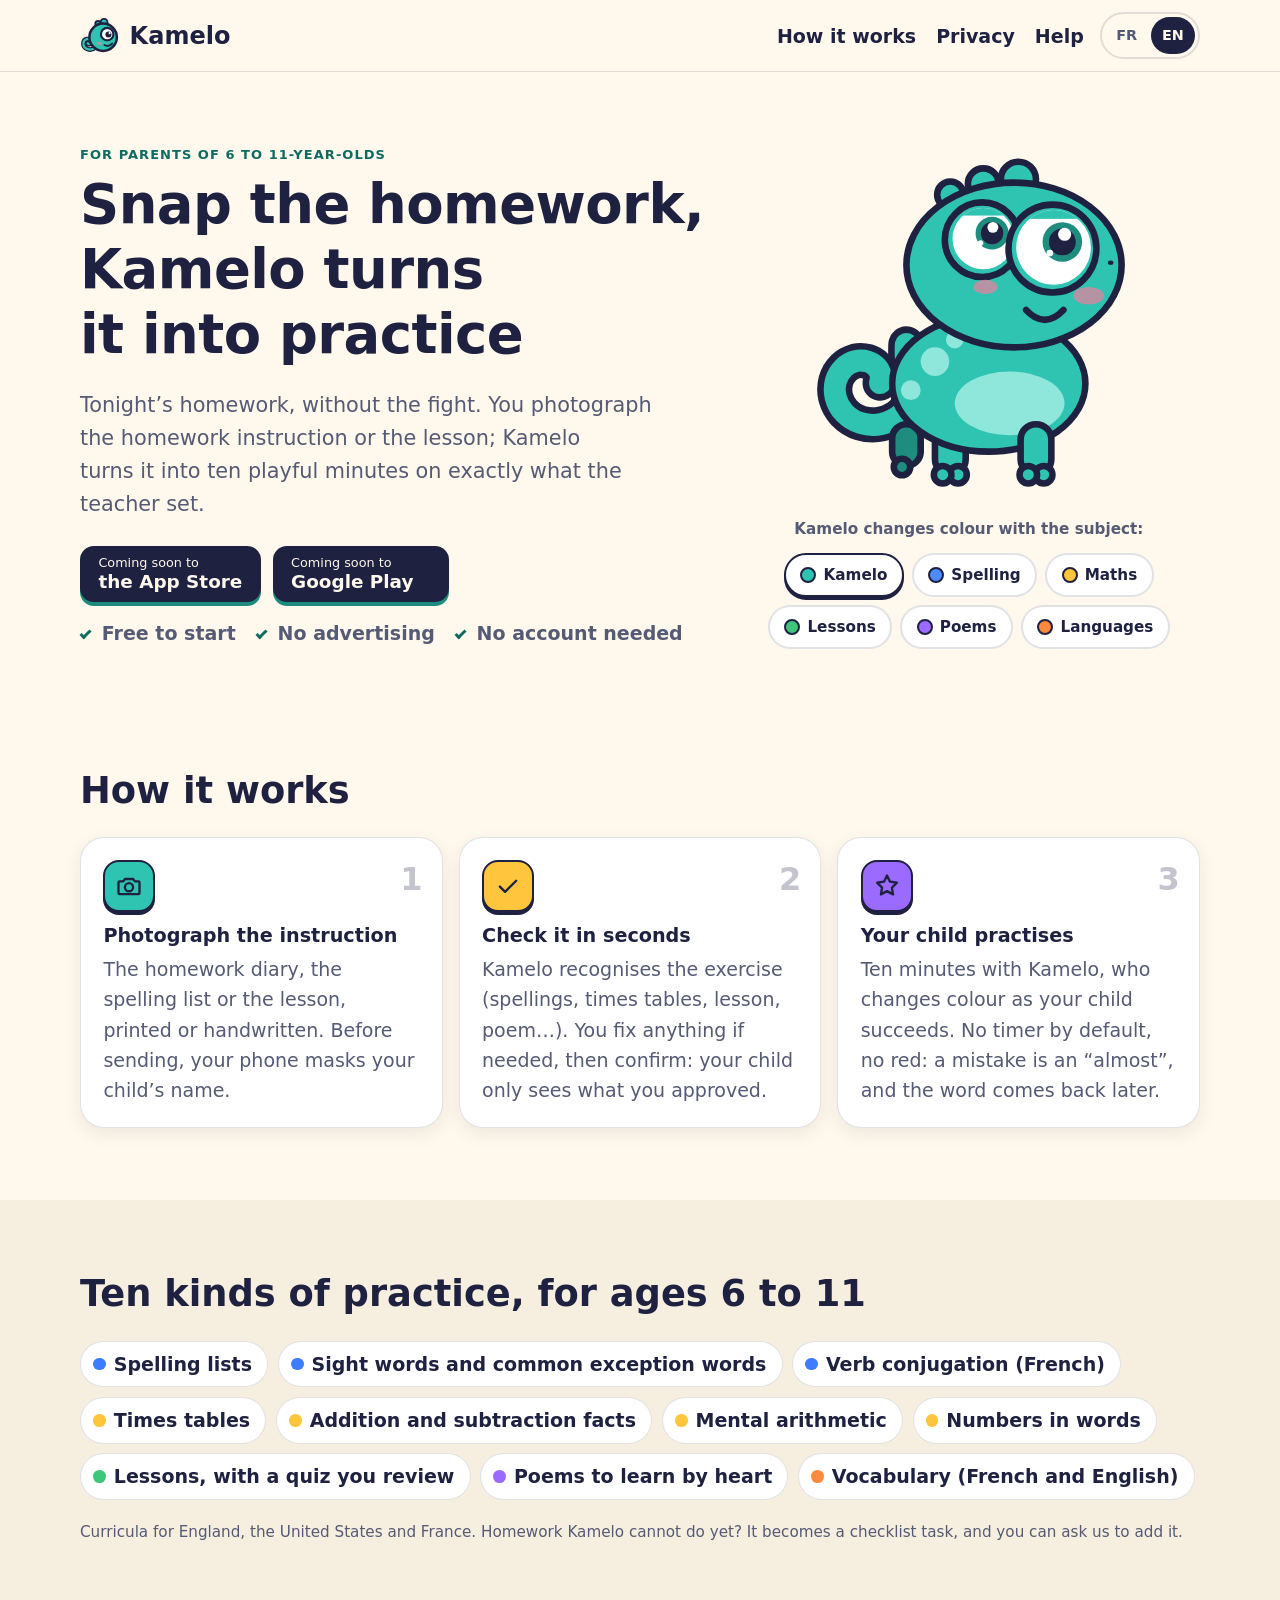
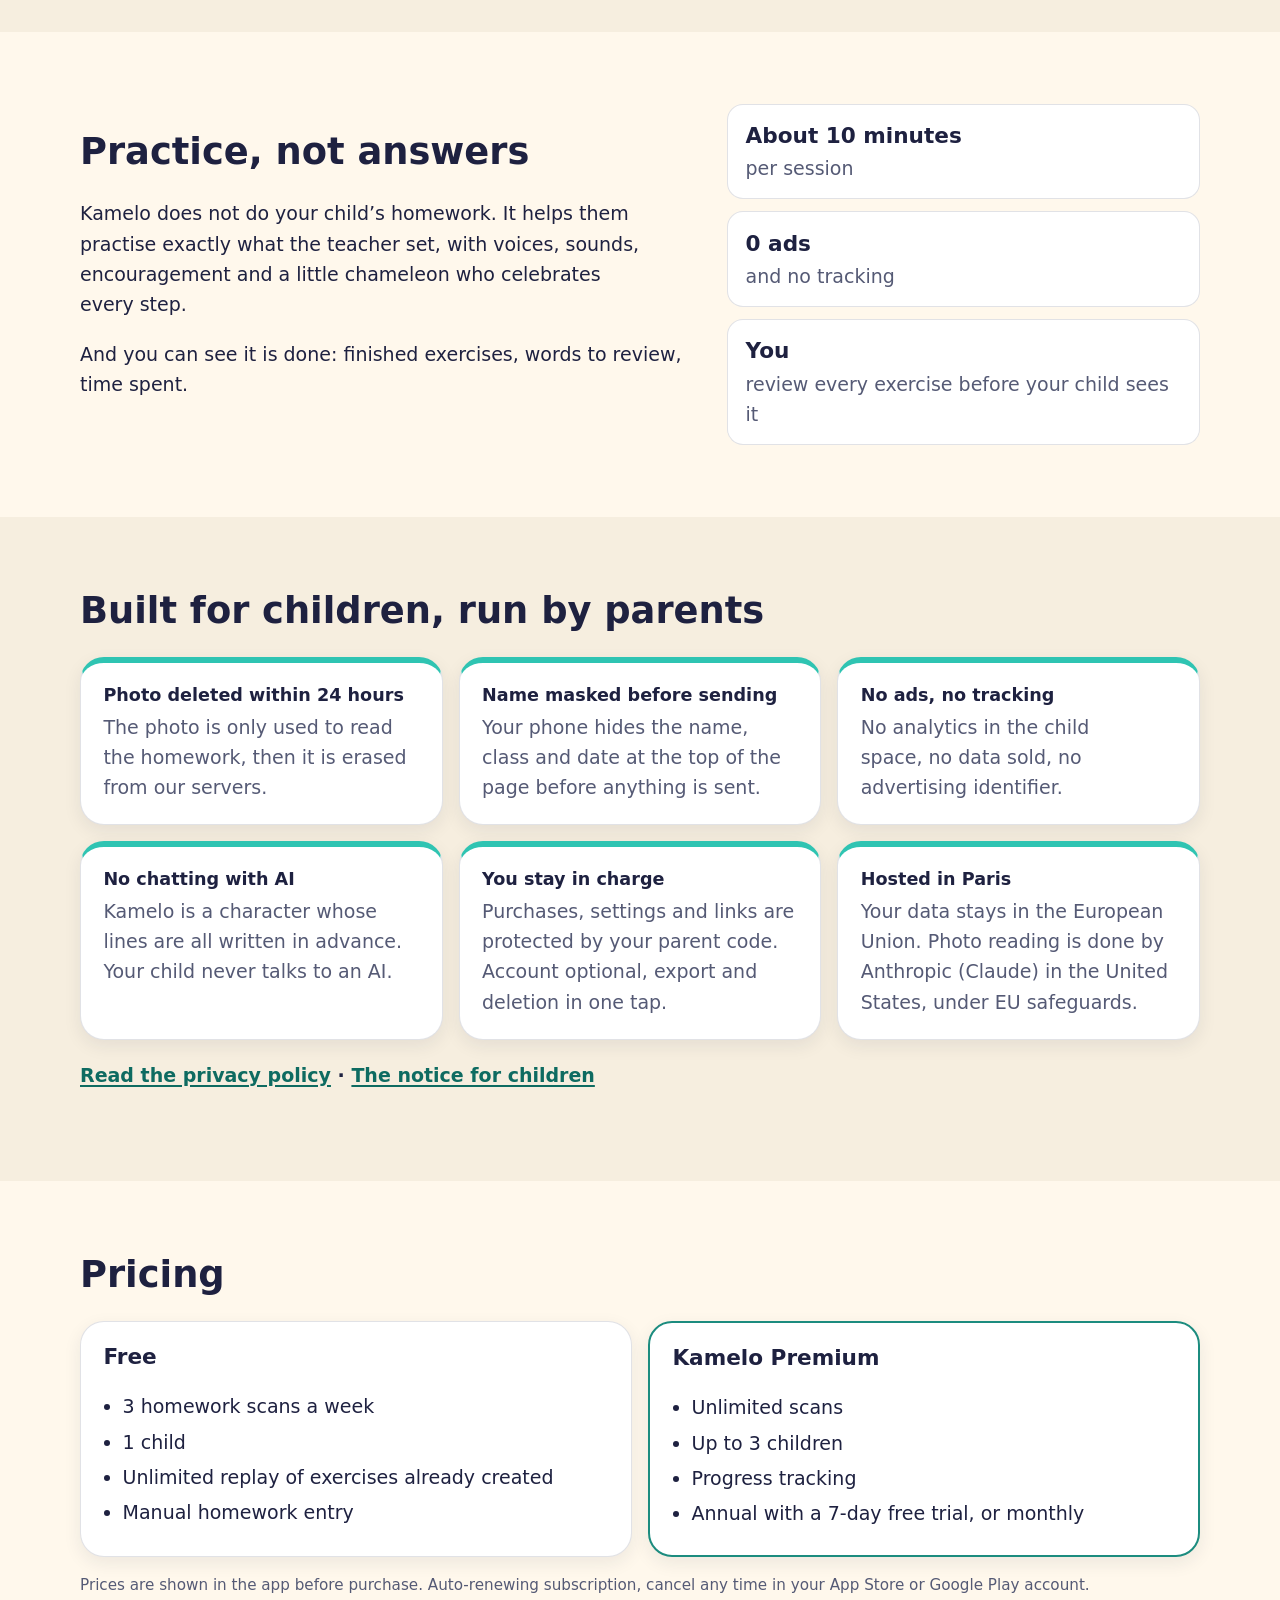
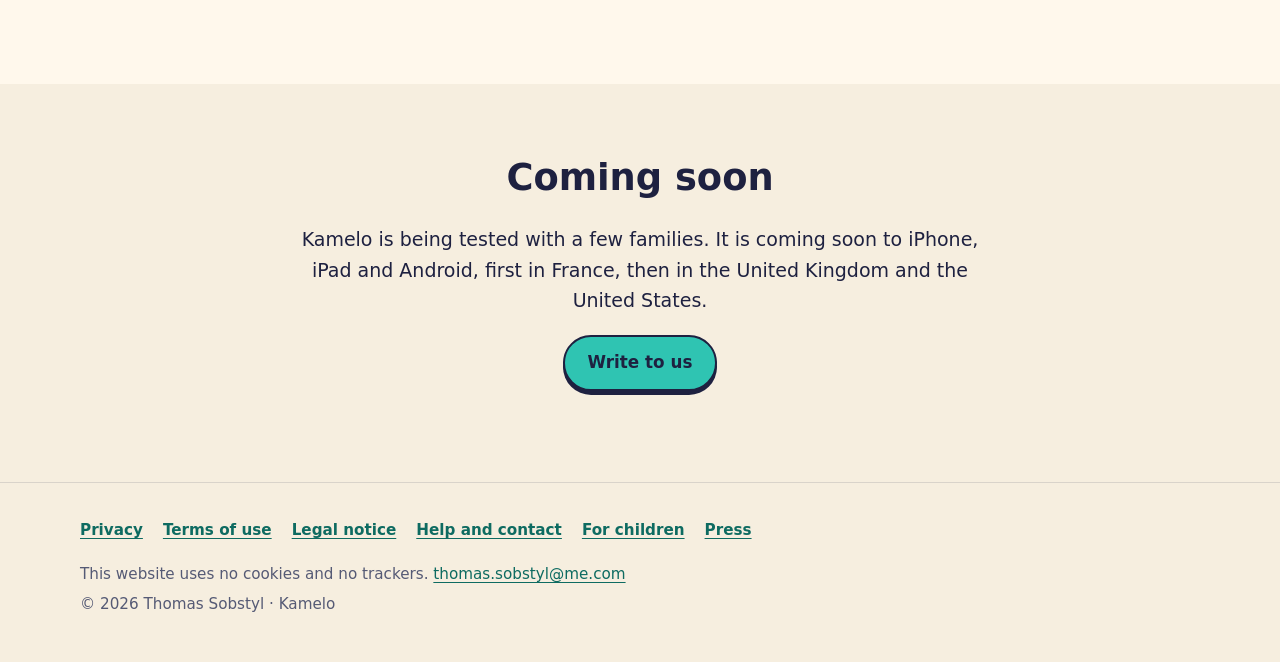
==== index.html @ e74fc349 "Kamelo public site: landing, privacy, terms, support, children, press Co-Authored-By: Claude Opus 5 " ====
<!doctype html>
<html lang="fr" data-title-fr="Kamelo · Photographie les devoirs, Kamelo en fait des exercices" data-title-en="Kamelo · Snap the homework, Kamelo turns it into practice">
<head>
<meta charset="utf-8">
<meta name="viewport" content="width=device-width, initial-scale=1">
<meta http-equiv="Content-Security-Policy" content="default-src 'none'; img-src 'self'; style-src 'self'; script-src 'sha256-I9BgKOawifnJGNiBx4F5HJiavsiwz4P4nHcMTh/zUJw='; base-uri 'none'; form-action 'none'">
<meta name="referrer" content="no-referrer">
<title>Kamelo · Photographie les devoirs, Kamelo en fait des exercices</title>
<meta name="description" content="Kamelo transforme les devoirs du soir des enfants de 6 à 11 ans en dix minutes de jeu, sur exactement ce que l’enseignant a demandé. Sans publicité. Kamelo turns tonight’s homework into ten playful minutes.">
<link rel="canonical" href="https://fox1304.github.io/kamelo-site/">
<meta property="og:url" content="https://fox1304.github.io/kamelo-site/">
<meta property="og:type" content="website">
<meta property="og:site_name" content="Kamelo">
<meta property="og:title" content="Kamelo · Photographie les devoirs, Kamelo en fait des exercices">
<meta property="og:description" content="Kamelo transforme les devoirs du soir des enfants de 6 à 11 ans en dix minutes de jeu, sur exactement ce que l’enseignant a demandé. Sans publicité. Kamelo turns tonight’s homework into ten playful minutes.">
<meta property="og:locale" content="fr_FR">
<meta property="og:locale:alternate" content="en_GB">
<meta name="color-scheme" content="light dark">
<meta name="theme-color" content="#FFF8EC" media="(prefers-color-scheme: light)">
<meta name="theme-color" content="#14161F" media="(prefers-color-scheme: dark)">
<link rel="icon" href="favicon.svg" type="image/svg+xml">
<link rel="stylesheet" href="style.css">
<script>(function () {
  var root = document.documentElement, loc = window.location;
  function langOf(h) {
    h = (h || "").replace(/^#/, "").toLowerCase();
    if (h === "en" || h.slice(0, 3) === "en-") return "en";
    if (h === "fr" || h.slice(0, 3) === "fr-") return "fr";
    return null;
  }
  function browserLang() {
    var list = navigator.languages || [navigator.language || ""];
    for (var i = 0; i < list.length; i++) {
      var l = String(list[i]).toLowerCase().slice(0, 2);
      if (l === "fr" || l === "en") return l;
    }
    return "fr";
  }
  function apply(lang) {
    root.setAttribute("data-show", lang);
    root.setAttribute("lang", lang);
    var t = root.getAttribute("data-title-" + lang);
    if (t) document.title = t;
    var sw = document.querySelectorAll("[data-set-lang]");
    for (var i = 0; i < sw.length; i++) {
      if (sw[i].getAttribute("data-set-lang") === lang) sw[i].setAttribute("aria-current", "true");
      else sw[i].removeAttribute("aria-current");
    }
  }
  var h = loc.hash.slice(1).toLowerCase();
  if ((h === "fr" || h === "en") && window.history.replaceState) window.history.replaceState(null, "", loc.pathname + loc.search);
  apply(langOf(h) || browserLang());
  window.addEventListener("hashchange", function () { var l = langOf(loc.hash); if (l) apply(l); });
  document.addEventListener("DOMContentLoaded", function () {
    apply(root.getAttribute("data-show"));
    var sw = document.querySelectorAll("[data-set-lang]");
    for (var i = 0; i < sw.length; i++) sw[i].addEventListener("click", function (e) {
      e.preventDefault();
      apply(this.getAttribute("data-set-lang"));
    });
    var art = document.querySelector("[data-kamelo]");
    var skins = document.querySelectorAll("[data-skin]");
    for (var j = 0; j < skins.length; j++) skins[j].addEventListener("click", function () {
      if (art) {
        art.style.setProperty("--k-skin", this.getAttribute("data-skin"));
        art.style.setProperty("--k-deep", this.getAttribute("data-deep"));
        art.style.setProperty("--k-light", this.getAttribute("data-light"));
      }
      for (var k = 0; k < skins.length; k++) skins[k].setAttribute("aria-pressed", skins[k] === this ? "true" : "false");
    });
  });
})();</script>
</head>
<body class="page-home">
<a class="skip" href="#main"><span data-lang="fr">Aller au contenu</span><span data-lang="en" lang="en">Skip to content</span></a>
<header class="site-header">
  <div class="wrap header-inner">
    <a class="brand" href="./"><img src="favicon.svg" alt="" width="40" height="40"><span>Kamelo</span></a>
    <nav class="nav" aria-label="Menu">
      <ul>
        <li data-lang="fr"><a href="index.html#fr-comment-ca-marche">Comment ça marche</a></li>
        <li data-lang="fr"><a href="privacy.html#fr">Confidentialité</a></li>
        <li data-lang="fr"><a href="support.html#fr">Aide</a></li>
        <li data-lang="en" lang="en"><a href="index.html#en-how-it-works">How it works</a></li>
        <li data-lang="en" lang="en"><a href="privacy.html#en">Privacy</a></li>
        <li data-lang="en" lang="en"><a href="support.html#en">Help</a></li>
      </ul>
    </nav>
    <div class="lang-switch" role="group" aria-label="Langue / Language">
      <a href="#fr" hreflang="fr" lang="fr" data-set-lang="fr" aria-label="Français">FR</a>
      <a href="#en" hreflang="en" lang="en" data-set-lang="en" aria-label="English">EN</a>
    </div>
  </div>
</header>
<main id="main" tabindex="-1">
<section class="hero">
  <div class="wrap hero-grid">
    <div class="hero-copy">
      <div data-lang="fr">
        <p class="eyebrow">Pour les parents d’enfants de 6 à 11 ans</p>
        <h1>Photographie les devoirs, Kamelo en fait des exercices</h1>
        <p class="lead">Les devoirs du soir, sans dispute. Vous photographiez la consigne du cahier de textes ou la leçon&#8239;; Kamelo la transforme en dix minutes de jeu, sur exactement ce que l’enseignant a demandé.</p>
        <div class="store-row">
          <a class="store" href="#fr-disponibilite"><span class="store-small">Bientôt sur</span> <span class="store-big">l’App Store</span></a>
          <a class="store" href="#fr-disponibilite"><span class="store-small">Bientôt sur</span> <span class="store-big">Google Play</span></a>
        </div>
        <ul class="ticks">
          <li>Gratuit pour commencer</li>
          <li>Sans publicité</li>
          <li>Sans compte obligatoire</li>
        </ul>
      </div>
      <div data-lang="en" lang="en">
        <p class="eyebrow">For parents of 6 to 11-year-olds</p>
        <h1>Snap the homework, Kamelo turns it into practice</h1>
        <p class="lead">Tonight’s homework, without the fight. You photograph the homework instruction or the lesson; Kamelo turns it into ten playful minutes on exactly what the teacher set.</p>
        <div class="store-row">
          <a class="store" href="#en-availability"><span class="store-small">Coming soon to</span> <span class="store-big">the App Store</span></a>
          <a class="store" href="#en-availability"><span class="store-small">Coming soon to</span> <span class="store-big">Google Play</span></a>
        </div>
        <ul class="ticks">
          <li>Free to start</li>
          <li>No advertising</li>
          <li>No account needed</li>
        </ul>
      </div>
    </div>
    <div class="hero-art">
      <svg class="kamelo" data-kamelo viewBox="24 40 306 324" width="300" height="318" aria-hidden="true" focusable="false">
        <g class="k-body">
          <path d="M122 272C121.6 263.8 118.1 227.2 119.4 222.6C120.6 218.1 128.1 237.3 129.4 244.8C130.8 252.3 129.8 260.9 127.5 267.7C125.2 274.5 120.4 281.2 115.4 285.7C110.4 290.2 103.4 293.4 97.3 294.8C91.1 296.2 84 295.7 78.3 294C72.6 292.3 67.1 288.6 63.3 284.6C59.5 280.7 56.8 275.2 55.5 270.3C54.3 265.4 54.6 259.8 55.8 255.3C57.1 250.9 59.9 246.6 62.9 243.6C65.8 240.7 70 238.6 73.6 237.6C77.3 236.7 81.4 237 84.6 237.9C87.8 238.8 90.9 240.9 92.9 243C94.9 245.1 96.1 248.1 96.7 250.5C97.2 252.9 96.1 256.4 96 257.6" fill="none" stroke="#1E2140" stroke-width="32" stroke-linecap="round" stroke-linejoin="round"/>
          <path class="k-skin-stroke" d="M122 272C121.6 263.8 118.1 227.2 119.4 222.6C120.6 218.1 128.1 237.3 129.4 244.8C130.8 252.3 129.8 260.9 127.5 267.7C125.2 274.5 120.4 281.2 115.4 285.7C110.4 290.2 103.4 293.4 97.3 294.8C91.1 296.2 84 295.7 78.3 294C72.6 292.3 67.1 288.6 63.3 284.6C59.5 280.7 56.8 275.2 55.5 270.3C54.3 265.4 54.6 259.8 55.8 255.3C57.1 250.9 59.9 246.6 62.9 243.6C65.8 240.7 70 238.6 73.6 237.6C77.3 236.7 81.4 237 84.6 237.9C87.8 238.8 90.9 240.9 92.9 243C94.9 245.1 96.1 248.1 96.7 250.5C97.2 252.9 96.1 256.4 96 257.6" fill="none" stroke="#2FC4B2" stroke-width="20" stroke-linecap="round" stroke-linejoin="round"/>
          <rect class="k-deep" x="107" y="295" width="26" height="38" rx="13" fill="#1F8C80" stroke="#1E2140" stroke-width="6"/>
          <circle class="k-deep" cx="116" cy="334" r="7.5" fill="#1F8C80" stroke="#1E2140" stroke-width="6"/>
          <rect class="k-skin" x="146" y="295" width="28" height="46" rx="14" fill="#2FC4B2" stroke="#1E2140" stroke-width="6"/>
          <circle class="k-skin" cx="167" cy="341" r="8" fill="#2FC4B2" stroke="#1E2140" stroke-width="6"/>
          <circle class="k-skin" cx="153" cy="341" r="8" fill="#2FC4B2" stroke="#1E2140" stroke-width="6"/>
          <ellipse class="k-skin" cx="195" cy="258" rx="88" ry="62" fill="#2FC4B2" stroke="#1E2140" stroke-width="6"/>
          <ellipse class="k-light" cx="214" cy="276" rx="50" ry="29" fill="#8FE6DA"/>
          <circle class="k-light" cx="164" cy="218" r="8" fill="#8FE6DA"/>
          <circle class="k-light" cx="124" cy="264" r="9" fill="#8FE6DA"/>
          <circle class="k-light" cx="146" cy="238" r="13" fill="#8FE6DA"/>
          <rect class="k-skin" x="224" y="295" width="28" height="46" rx="14" fill="#2FC4B2" stroke="#1E2140" stroke-width="6"/>
          <circle class="k-skin" cx="245" cy="341" r="8" fill="#2FC4B2" stroke="#1E2140" stroke-width="6"/>
          <circle class="k-skin" cx="231" cy="341" r="8" fill="#2FC4B2" stroke="#1E2140" stroke-width="6"/>
        </g>
        <g class="k-head">
          <circle class="k-skin" cx="160" cy="86" r="12" fill="#2FC4B2" stroke="#1E2140" stroke-width="6"/>
          <circle class="k-skin" cx="190" cy="76" r="14" fill="#2FC4B2" stroke="#1E2140" stroke-width="6"/>
          <circle class="k-skin" cx="222" cy="72" r="16" fill="#2FC4B2" stroke="#1E2140" stroke-width="6"/>
          <ellipse class="k-skin" cx="218" cy="150" rx="98" ry="75" fill="#2FC4B2" stroke="#1E2140" stroke-width="6"/>
          <ellipse cx="306" cy="148" rx="2.5" ry="2" fill="#1E2140"/>
          <circle class="k-skin" cx="189" cy="127" r="34" fill="#2FC4B2" stroke="#1E2140" stroke-width="6"/>
          <clipPath id="k-eye-b"><circle cx="190" cy="126" r="28"/></clipPath>
          <circle cx="190" cy="126" r="28" fill="#FFFFFF"/>
          <g clip-path="url(#k-eye-b)">
            <g class="k-gaze"><circle class="k-deep" cx="198" cy="121" r="15" fill="#1F8C80"/><circle cx="198" cy="121" r="10.2" fill="#1E2140"/></g>
            <rect class="k-skin k-lid" x="158" y="96" width="64" height="9" fill="#2FC4B2"/>
          </g>
          <circle cx="198.75" cy="115.75" r="4.95" fill="#FFFFFF"/>
          <circle cx="187.5" cy="130" r="2.55" fill="#FFFFFF"/>
          <ellipse cx="192" cy="170" rx="11" ry="6.5" fill="#FF7A9A" opacity="0.65"/>
          <ellipse cx="286" cy="178" rx="14" ry="8" fill="#FF7A9A" opacity="0.65"/>
          <circle class="k-skin" cx="253" cy="135" r="40" fill="#2FC4B2" stroke="#1E2140" stroke-width="6"/>
          <clipPath id="k-eye-f"><circle cx="254" cy="134" r="34"/></clipPath>
          <circle cx="254" cy="134" r="34" fill="#FFFFFF"/>
          <g clip-path="url(#k-eye-f)">
            <g class="k-gaze"><circle class="k-deep" cx="262" cy="129" r="18" fill="#1F8C80"/><circle cx="262" cy="129" r="12.24" fill="#1E2140"/></g>
            <rect class="k-skin k-lid" x="216" y="98" width="76" height="10" fill="#2FC4B2"/>
          </g>
          <circle cx="264.1" cy="122.1" r="5.94" fill="#FFFFFF"/>
          <circle cx="250.6" cy="139.2" r="3.06" fill="#FFFFFF"/>
          <path d="M229 191Q246 209 263 191" fill="none" stroke="#1E2140" stroke-width="6" stroke-linecap="round"/>
        </g>
      </svg>
      <div class="skins" role="group" aria-labelledby="skins-label">
        <p id="skins-label" class="skins-label"><span data-lang="fr">Kamelo change de couleur selon la matière&#8239;:</span><span data-lang="en" lang="en">Kamelo changes colour with the subject:</span></p>
        <button type="button" class="skin skin-kamelo" data-skin="#2FC4B2" data-deep="#1F8C80" data-light="#8FE6DA" aria-pressed="true"><span class="dot" aria-hidden="true"></span>Kamelo</button>
        <button type="button" class="skin skin-french" data-skin="#4F8BFF" data-deep="#2A5BC4" data-light="#B9D0FF" aria-pressed="false"><span class="dot" aria-hidden="true"></span><span data-lang="fr">Français</span><span data-lang="en" lang="en">Spelling</span></button>
        <button type="button" class="skin skin-maths" data-skin="#FFC53D" data-deep="#C8900E" data-light="#FFE7A6" aria-pressed="false"><span class="dot" aria-hidden="true"></span><span data-lang="fr">Maths</span><span data-lang="en" lang="en">Maths</span></button>
        <button type="button" class="skin skin-lesson" data-skin="#3EC77A" data-deep="#238A50" data-light="#A9EBC6" aria-pressed="false"><span class="dot" aria-hidden="true"></span><span data-lang="fr">Leçons</span><span data-lang="en" lang="en">Lessons</span></button>
        <button type="button" class="skin skin-poetry" data-skin="#9B6BFF" data-deep="#6B44C9" data-light="#D3C1FF" aria-pressed="false"><span class="dot" aria-hidden="true"></span><span data-lang="fr">Poésie</span><span data-lang="en" lang="en">Poems</span></button>
        <button type="button" class="skin skin-language" data-skin="#FF8A3D" data-deep="#C45A14" data-light="#FFC8A1" aria-pressed="false"><span class="dot" aria-hidden="true"></span><span data-lang="fr">Langues</span><span data-lang="en" lang="en">Languages</span></button>
      </div>
    </div>
  </div>
</section>

<div data-lang="fr" lang="fr" id="fr">
  <section class="band" aria-labelledby="fr-comment-ca-marche">
    <div class="wrap">
      <h2 id="fr-comment-ca-marche" class="section-title">Comment ça marche&#8239;?</h2>
      <ol class="steps">
        <li class="card step">
          <span class="step-icon" aria-hidden="true"><svg viewBox="0 0 24 24" width="28" height="28" fill="none" stroke="currentColor" stroke-width="2" stroke-linecap="round" stroke-linejoin="round"><path d="M4 8h3l1.5-2h7L17 8h3a1 1 0 0 1 1 1v9a1 1 0 0 1-1 1H4a1 1 0 0 1-1-1V9a1 1 0 0 1 1-1z"/><circle cx="12" cy="13" r="3.5"/></svg></span>
          <h3>Photographiez la consigne</h3>
          <p>Le cahier de textes, la liste de mots ou la leçon, imprimés ou manuscrits. Avant l’envoi, votre téléphone masque le nom de votre enfant.</p>
        </li>
        <li class="card step">
          <span class="step-icon" aria-hidden="true"><svg viewBox="0 0 24 24" width="28" height="28" fill="none" stroke="currentColor" stroke-width="2" stroke-linecap="round" stroke-linejoin="round"><path d="M5 12.5l4.5 4.5L19 7.5"/></svg></span>
          <h3>Vérifiez en quelques secondes</h3>
          <p>Kamelo reconnaît l’exercice (dictée, tables, leçon, poésie…). Vous corrigez si besoin, puis vous confirmez&#8239;: votre enfant ne voit que ce que vous avez validé.</p>
        </li>
        <li class="card step">
          <span class="step-icon" aria-hidden="true"><svg viewBox="0 0 24 24" width="28" height="28" fill="none" stroke="currentColor" stroke-width="2" stroke-linecap="round" stroke-linejoin="round"><path d="M12 3l2.6 5.3 5.9.9-4.3 4.2 1 5.8L12 16.4 6.8 19.2l1-5.8L3.5 9.2l5.9-.9z"/></svg></span>
          <h3>Votre enfant s’entraîne</h3>
          <p>Dix minutes avec Kamelo, qui change de couleur au fil des réussites. Pas de chrono par défaut, pas de rouge&#8239;: une erreur, c’est un «&nbsp;presque&nbsp;», et le mot revient plus tard.</p>
        </li>
      </ol>
    </div>
  </section>

  <section class="band band-alt" aria-labelledby="fr-exercices">
    <div class="wrap">
      <h2 id="fr-exercices" class="section-title">Dix types d’exercices, du CP au CM2</h2>
      <ul class="types">
        <li class="t-french">Dictée et listes de mots</li>
        <li class="t-french">Mots invariables</li>
        <li class="t-french">Conjugaison</li>
        <li class="t-maths">Tables de multiplication</li>
        <li class="t-maths">Additions et soustractions</li>
        <li class="t-maths">Calcul mental</li>
        <li class="t-maths">Nombres en lettres</li>
        <li class="t-lesson">Leçons, avec un quiz relu par vous</li>
        <li class="t-poetry">Poésie à apprendre</li>
        <li class="t-language">Vocabulaire d’anglais</li>
      </ul>
      <p class="note">Programmes de France, d’Angleterre et des États-Unis. Un devoir que Kamelo ne sait pas encore faire&#8239;? Il devient une tâche à cocher, et vous pouvez nous demander de l’ajouter.</p>
    </div>
  </section>

  <section class="band" aria-labelledby="fr-entrainement">
    <div class="wrap split">
      <div>
        <h2 id="fr-entrainement" class="section-title">L’entraînement, pas les réponses</h2>
        <p>Kamelo ne fait pas les devoirs à la place de votre enfant. Il l’aide à s’entraîner sur ce que l’enseignant a demandé, avec des voix, des sons, des encouragements et un petit caméléon qui se réjouit de chaque progrès.</p>
        <p>Et vous, vous voyez que c’est fait&#8239;: les exercices terminés, les mots à revoir, le temps passé.</p>
      </div>
      <ul class="facts">
        <li><strong>10 minutes</strong> environ par séance</li>
        <li><strong>0 publicité</strong> et aucun traceur</li>
        <li><strong>Vous</strong> relisez chaque exercice avant votre enfant</li>
      </ul>
    </div>
  </section>

  <section class="band band-alt" aria-labelledby="fr-vie-privee">
    <div class="wrap">
      <h2 id="fr-vie-privee" class="section-title">Pensé pour les enfants, piloté par les parents</h2>
      <ul class="promises">
        <li class="card"><h3>Photo supprimée sous 24&nbsp;heures</h3><p>La photo sert uniquement à lire le devoir, puis elle est effacée de nos serveurs.</p></li>
        <li class="card"><h3>Nom masqué avant l’envoi</h3><p>Votre téléphone cache le nom, la classe et la date en haut de la feuille avant tout envoi.</p></li>
        <li class="card"><h3>Ni publicité, ni traceur</h3><p>Aucun outil d’analyse dans l’espace enfant, aucune donnée revendue, aucun identifiant publicitaire.</p></li>
        <li class="card"><h3>Pas de discussion avec l’IA</h3><p>Kamelo est un personnage dont toutes les phrases sont écrites à l’avance. Votre enfant ne parle jamais à une IA.</p></li>
        <li class="card"><h3>Vous gardez la main</h3><p>Achats, réglages et liens sont protégés par votre code parent. Compte facultatif, export et suppression en un geste.</p></li>
        <li class="card"><h3>Hébergé à Paris</h3><p>Vos données restent dans l’Union européenne. La lecture des photos est confiée à Anthropic (Claude), aux États-Unis, avec les garanties européennes.</p></li>
      </ul>
      <p class="more"><a href="privacy.html#fr">Lire la politique de confidentialité</a> · <a href="children.html#fr">La notice pour les enfants</a></p>
    </div>
  </section>

  <section class="band" aria-labelledby="fr-tarifs">
    <div class="wrap">
      <h2 id="fr-tarifs" class="section-title">Tarifs</h2>
      <div class="plans">
        <div class="card plan">
          <h3>Gratuit</h3>
          <ul>
            <li>3 scans de devoirs par semaine</li>
            <li>1 enfant</li>
            <li>Exercices déjà créés illimités</li>
            <li>Saisie manuelle des devoirs</li>
          </ul>
        </div>
        <div class="card plan plan-premium">
          <h3>Kamelo Premium</h3>
          <ul>
            <li>Scans illimités</li>
            <li>Jusqu’à 3 enfants</li>
            <li>Suivi des progrès</li>
            <li>Annuel avec 7 jours d’essai gratuit, ou mensuel</li>
          </ul>
        </div>
      </div>
      <p class="note">Prix affichés dans l’application avant l’achat. Abonnement à renouvellement automatique, résiliable à tout moment depuis votre compte App Store ou Google Play.</p>
    </div>
  </section>

  <section class="band band-alt" aria-labelledby="fr-disponibilite">
    <div class="wrap narrow center">
      <h2 id="fr-disponibilite" class="section-title">Bientôt disponible</h2>
      <p>Kamelo est en test auprès de quelques familles. Il arrive bientôt sur iPhone, iPad et Android, d’abord en France, puis au Royaume-Uni et aux États-Unis.</p>
      <p><a class="btn" href="mailto:thomas.sobstyl@me.com">Nous écrire</a></p>
    </div>
  </section>
</div>

<div data-lang="en" lang="en" id="en">
  <section class="band" aria-labelledby="en-how-it-works">
    <div class="wrap">
      <h2 id="en-how-it-works" class="section-title">How it works</h2>
      <ol class="steps">
        <li class="card step">
          <span class="step-icon" aria-hidden="true"><svg viewBox="0 0 24 24" width="28" height="28" fill="none" stroke="currentColor" stroke-width="2" stroke-linecap="round" stroke-linejoin="round"><path d="M4 8h3l1.5-2h7L17 8h3a1 1 0 0 1 1 1v9a1 1 0 0 1-1 1H4a1 1 0 0 1-1-1V9a1 1 0 0 1 1-1z"/><circle cx="12" cy="13" r="3.5"/></svg></span>
          <h3>Photograph the instruction</h3>
          <p>The homework diary, the spelling list or the lesson, printed or handwritten. Before sending, your phone masks your child’s name.</p>
        </li>
        <li class="card step">
          <span class="step-icon" aria-hidden="true"><svg viewBox="0 0 24 24" width="28" height="28" fill="none" stroke="currentColor" stroke-width="2" stroke-linecap="round" stroke-linejoin="round"><path d="M5 12.5l4.5 4.5L19 7.5"/></svg></span>
          <h3>Check it in seconds</h3>
          <p>Kamelo recognises the exercise (spellings, times tables, lesson, poem…). You fix anything if needed, then confirm: your child only sees what you approved.</p>
        </li>
        <li class="card step">
          <span class="step-icon" aria-hidden="true"><svg viewBox="0 0 24 24" width="28" height="28" fill="none" stroke="currentColor" stroke-width="2" stroke-linecap="round" stroke-linejoin="round"><path d="M12 3l2.6 5.3 5.9.9-4.3 4.2 1 5.8L12 16.4 6.8 19.2l1-5.8L3.5 9.2l5.9-.9z"/></svg></span>
          <h3>Your child practises</h3>
          <p>Ten minutes with Kamelo, who changes colour as your child succeeds. No timer by default, no red: a mistake is an “almost”, and the word comes back later.</p>
        </li>
      </ol>
    </div>
  </section>

  <section class="band band-alt" aria-labelledby="en-exercises">
    <div class="wrap">
      <h2 id="en-exercises" class="section-title">Ten kinds of practice, for ages 6 to 11</h2>
      <ul class="types">
        <li class="t-french">Spelling lists</li>
        <li class="t-french">Sight words and common exception words</li>
        <li class="t-french">Verb conjugation (French)</li>
        <li class="t-maths">Times tables</li>
        <li class="t-maths">Addition and subtraction facts</li>
        <li class="t-maths">Mental arithmetic</li>
        <li class="t-maths">Numbers in words</li>
        <li class="t-lesson">Lessons, with a quiz you review</li>
        <li class="t-poetry">Poems to learn by heart</li>
        <li class="t-language">Vocabulary (French and English)</li>
      </ul>
      <p class="note">Curricula for England, the United States and France. Homework Kamelo cannot do yet? It becomes a checklist task, and you can ask us to add it.</p>
    </div>
  </section>

  <section class="band" aria-labelledby="en-practice">
    <div class="wrap split">
      <div>
        <h2 id="en-practice" class="section-title">Practice, not answers</h2>
        <p>Kamelo does not do your child’s homework. It helps them practise exactly what the teacher set, with voices, sounds, encouragement and a little chameleon who celebrates every step.</p>
        <p>And you can see it is done: finished exercises, words to review, time spent.</p>
      </div>
      <ul class="facts">
        <li><strong>About 10 minutes</strong> per session</li>
        <li><strong>0 ads</strong> and no tracking</li>
        <li><strong>You</strong> review every exercise before your child sees it</li>
      </ul>
    </div>
  </section>

  <section class="band band-alt" aria-labelledby="en-privacy">
    <div class="wrap">
      <h2 id="en-privacy" class="section-title">Built for children, run by parents</h2>
      <ul class="promises">
        <li class="card"><h3>Photo deleted within 24 hours</h3><p>The photo is only used to read the homework, then it is erased from our servers.</p></li>
        <li class="card"><h3>Name masked before sending</h3><p>Your phone hides the name, class and date at the top of the page before anything is sent.</p></li>
        <li class="card"><h3>No ads, no tracking</h3><p>No analytics in the child space, no data sold, no advertising identifier.</p></li>
        <li class="card"><h3>No chatting with AI</h3><p>Kamelo is a character whose lines are all written in advance. Your child never talks to an AI.</p></li>
        <li class="card"><h3>You stay in charge</h3><p>Purchases, settings and links are protected by your parent code. Account optional, export and deletion in one tap.</p></li>
        <li class="card"><h3>Hosted in Paris</h3><p>Your data stays in the European Union. Photo reading is done by Anthropic (Claude) in the United States, under EU safeguards.</p></li>
      </ul>
      <p class="more"><a href="privacy.html#en">Read the privacy policy</a> · <a href="children.html#en">The notice for children</a></p>
    </div>
  </section>

  <section class="band" aria-labelledby="en-pricing">
    <div class="wrap">
      <h2 id="en-pricing" class="section-title">Pricing</h2>
      <div class="plans">
        <div class="card plan">
          <h3>Free</h3>
          <ul>
            <li>3 homework scans a week</li>
            <li>1 child</li>
            <li>Unlimited replay of exercises already created</li>
            <li>Manual homework entry</li>
          </ul>
        </div>
        <div class="card plan plan-premium">
          <h3>Kamelo Premium</h3>
          <ul>
            <li>Unlimited scans</li>
            <li>Up to 3 children</li>
            <li>Progress tracking</li>
            <li>Annual with a 7-day free trial, or monthly</li>
          </ul>
        </div>
      </div>
      <p class="note">Prices are shown in the app before purchase. Auto-renewing subscription, cancel any time in your App Store or Google Play account.</p>
    </div>
  </section>

  <section class="band band-alt" aria-labelledby="en-availability">
    <div class="wrap narrow center">
      <h2 id="en-availability" class="section-title">Coming soon</h2>
      <p>Kamelo is being tested with a few families. It is coming soon to iPhone, iPad and Android, first in France, then in the United Kingdom and the United States.</p>
      <p><a class="btn" href="mailto:thomas.sobstyl@me.com">Write to us</a></p>
    </div>
  </section>
</div>
</main>
<footer class="site-footer">
  <div class="wrap">
    <div class="footer-block" data-lang="fr">
      <nav aria-label="Liens utiles">
        <ul class="footer-links">
          <li><a href="privacy.html#fr">Confidentialité</a></li>
          <li><a href="terms.html#fr">Conditions d’utilisation</a></li>
          <li><a href="terms.html#fr-mentions-legales">Mentions légales</a></li>
          <li><a href="support.html#fr">Aide et contact</a></li>
          <li><a href="children.html#fr">Pour les enfants</a></li>
          <li><a href="press.html#fr">Presse</a></li>
        </ul>
      </nav>
      <p class="footer-note">Ce site n’utilise aucun cookie ni aucun traceur. <a href="mailto:thomas.sobstyl@me.com">thomas.sobstyl@me.com</a></p>
      <p class="footer-copy">© 2026 Thomas Sobstyl · Kamelo</p>
    </div>
    <div class="footer-block" data-lang="en" lang="en">
      <nav aria-label="Useful links">
        <ul class="footer-links">
          <li><a href="privacy.html#en">Privacy</a></li>
          <li><a href="terms.html#en">Terms of use</a></li>
          <li><a href="terms.html#en-legal-notice">Legal notice</a></li>
          <li><a href="support.html#en">Help and contact</a></li>
          <li><a href="children.html#en">For children</a></li>
          <li><a href="press.html#en">Press</a></li>
        </ul>
      </nav>
      <p class="footer-note">This website uses no cookies and no trackers. <a href="mailto:thomas.sobstyl@me.com">thomas.sobstyl@me.com</a></p>
      <p class="footer-copy">© 2026 Thomas Sobstyl · Kamelo</p>
    </div>
  </div>
</footer>
</body>
</html>
---- style.css ----
/* Kamelo public site — plain CSS, no external fonts or assets.
   Colours follow shared/design-tokens/tokens.json; text colours are tuned for WCAG AA on every background. */

:root {
  color-scheme: light dark;
  --canvas: #FFF8EC;
  --paper: #FFFFFF;
  --sunken: #F6EEDF;
  --ink: #1E2140;
  --ink-2: #555A75;
  --line: rgba(30, 33, 64, 0.13);
  --shadow: 0 6px 18px rgba(30, 33, 64, 0.08);
  --teal: #2FC4B2;
  --teal-deep: #1C8C7F;
  --link: #0E6B61;
  --focus: #3D7BFF;
  --edge: #1E2140;
  --mark-bg: #FFD262;
  --mark-ink: #1E2140;
  --french: #3D7BFF;
  --maths: #FFC53D;
  --lesson: #3EC77A;
  --poetry: #9B6BFF;
  --language: #FF8A3D;
  --radius: 16px;
  --radius-lg: 24px;
  --font-ui: "Nunito", ui-rounded, "SF Pro Rounded", "Varela Round", "Quicksand", "Arial Rounded MT Bold", system-ui, -apple-system, "Segoe UI", Roboto, "Helvetica Neue", Arial, sans-serif;
  --font-text: system-ui, -apple-system, "Segoe UI", Roboto, "Helvetica Neue", Arial, "Noto Sans", sans-serif;
}

@media (prefers-color-scheme: dark) {
  :root:not([data-theme="light"]) {
    --canvas: #14161F;
    --paper: #1D2130;
    --sunken: #10121A;
    --ink: #F3F4FA;
    --ink-2: #B7BBD1;
    --line: rgba(255, 255, 255, 0.14);
    --shadow: 0 6px 18px rgba(0, 0, 0, 0.35);
    --teal: #3ED9C6;
    --teal-deep: #2BA898;
    --link: #5FE0D0;
    --focus: #8FB4FF;
    --edge: #0B0C12;
    --french: #6C9BFF;
    --maths: #FFD262;
    --lesson: #5BD98F;
    --poetry: #B48CFF;
    --language: #FF9F5E;
  }
}

:root[data-theme="dark"] {
  --canvas: #14161F;
  --paper: #1D2130;
  --sunken: #10121A;
  --ink: #F3F4FA;
  --ink-2: #B7BBD1;
  --line: rgba(255, 255, 255, 0.14);
  --shadow: 0 6px 18px rgba(0, 0, 0, 0.35);
  --teal: #3ED9C6;
  --teal-deep: #2BA898;
  --link: #5FE0D0;
  --focus: #8FB4FF;
  --edge: #0B0C12;
  --french: #6C9BFF;
  --maths: #FFD262;
  --lesson: #5BD98F;
  --poetry: #B48CFF;
  --language: #FF9F5E;
}

/* Base ------------------------------------------------------------------------------------------------------- */

*, *::before, *::after { box-sizing: border-box; }

html {
  -webkit-text-size-adjust: 100%;
  text-size-adjust: 100%;
  scroll-behavior: smooth;
}

body {
  margin: 0;
  background: var(--canvas);
  color: var(--ink);
  font-family: var(--font-text);
  font-size: clamp(1.0625rem, 1rem + 0.25vw, 1.1875rem);
  line-height: 1.6;
  overflow-wrap: break-word;
}

/* Only one language is shown once the script has chosen it; without JavaScript both stay visible. */
html[data-show="fr"] [data-lang="en"],
html[data-show="en"] [data-lang="fr"] { display: none !important; }

h1, h2, h3 {
  font-family: var(--font-ui);
  font-weight: 800;
  line-height: 1.2;
  text-wrap: balance;
}

p { text-wrap: pretty; }

a {
  color: var(--link);
  text-decoration-thickness: 0.08em;
  text-underline-offset: 0.18em;
}

a:hover { color: var(--ink); }

img, svg { max-width: 100%; }

:focus-visible {
  outline: 3px solid var(--focus);
  outline-offset: 3px;
  border-radius: 6px;
}

main:focus { outline: none; }

.skip {
  position: absolute;
  left: 1rem;
  top: -5rem;
  z-index: 10;
  padding: 0.6rem 1rem;
  border-radius: 999px;
  background: var(--ink);
  color: var(--canvas);
  font-weight: 700;
  text-decoration: none;
}

.skip:focus { top: 1rem; }

.wrap {
  width: min(100% - 2rem, 70rem);
  margin-inline: auto;
}

.wrap.narrow { width: min(100% - 2rem, 46rem); }

.center { text-align: center; }

/* Header ----------------------------------------------------------------------------------------------------- */

.site-header {
  background: var(--canvas);
  border-bottom: 1px solid var(--line);
}

.header-inner {
  display: grid;
  grid-template-columns: 1fr auto;
  grid-template-areas: "brand lang" "nav nav";
  align-items: center;
  gap: 0.25rem 1rem;
  padding-block: 0.75rem;
}

.brand {
  grid-area: brand;
  display: inline-flex;
  align-items: center;
  gap: 0.6rem;
  justify-self: start;
  color: var(--ink);
  font-family: var(--font-ui);
  font-size: 1.5rem;
  font-weight: 900;
  text-decoration: none;
}

.brand img { display: block; }

.nav { grid-area: nav; }

.nav ul {
  display: flex;
  flex-wrap: wrap;
  gap: 0 1.25rem;
  margin: 0;
  padding: 0;
  list-style: none;
}

.nav a {
  display: inline-block;
  padding: 0.45rem 0;
  color: var(--ink);
  font-family: var(--font-ui);
  font-weight: 700;
  text-decoration: none;
}

.nav a:hover,
.nav a[aria-current="page"] {
  color: var(--link);
  text-decoration: underline;
  text-decoration-thickness: 0.12em;
}

.lang-switch {
  grid-area: lang;
  display: inline-flex;
  gap: 2px;
  padding: 3px;
  border: 2px solid var(--line);
  border-radius: 999px;
}

.lang-switch a {
  min-width: 2.75rem;
  padding: 0.45rem 0.7rem;
  border-radius: 999px;
  color: var(--ink-2);
  font-family: var(--font-ui);
  font-size: 0.9rem;
  font-weight: 800;
  text-align: center;
  text-decoration: none;
}

.lang-switch a[aria-current="true"] {
  background: var(--ink);
  color: var(--canvas);
}

@media (min-width: 48rem) {
  .header-inner {
    grid-template-columns: auto 1fr auto;
    grid-template-areas: "brand nav lang";
  }
  .nav ul { justify-content: flex-end; }
}

/* Buttons ---------------------------------------------------------------------------------------------------- */

.btn {
  display: inline-block;
  min-height: 48px;
  padding: 0.8rem 1.4rem;
  border: 2px solid var(--edge);
  border-radius: 999px;
  background: var(--teal);
  box-shadow: 0 4px 0 var(--edge);
  color: #1E2140;
  font-family: var(--font-ui);
  font-size: 1.05rem;
  font-weight: 800;
  text-decoration: none;
  transition: transform 0.12s ease, box-shadow 0.12s ease;
}

.btn:hover { color: #1E2140; transform: translateY(-1px); box-shadow: 0 5px 0 var(--edge); }
.btn:active { transform: translateY(3px); box-shadow: 0 1px 0 var(--edge); }

/* Home ------------------------------------------------------------------------------------------------------- */

.hero { padding-block: clamp(2rem, 6vw, 4.5rem) clamp(1.5rem, 4vw, 3rem); }

.hero-grid {
  display: grid;
  gap: 2rem;
  align-items: center;
}

@media (min-width: 52rem) {
  .hero-grid { grid-template-columns: 1.15fr 0.85fr; }
}

.eyebrow {
  margin: 0;
  color: var(--link);
  font-family: var(--font-ui);
  font-size: 0.8125rem;
  font-weight: 800;
  letter-spacing: 0.08em;
  text-transform: uppercase;
}

.hero h1 {
  margin: 0.4rem 0 1rem;
  font-size: clamp(2rem, 1.4rem + 3vw, 3.4rem);
  letter-spacing: -0.01em;
}

.lead {
  max-width: 36rem;
  color: var(--ink-2);
  font-size: clamp(1.125rem, 1.05rem + 0.4vw, 1.3rem);
}

.store-row {
  display: flex;
  flex-wrap: wrap;
  gap: 0.75rem;
  margin: 1.5rem 0 1rem;
}

.store {
  display: inline-flex;
  flex-direction: column;
  min-width: 11rem;
  padding: 0.6rem 1.15rem;
  border-radius: 14px;
  background: var(--ink);
  box-shadow: 0 4px 0 var(--teal-deep);
  color: var(--canvas);
  line-height: 1.2;
  text-decoration: none;
  transition: transform 0.12s ease;
}

.store:hover { color: var(--canvas); transform: translateY(-1px); }
.store-small { font-size: 0.8rem; }
.store-big { font-family: var(--font-ui); font-size: 1.15rem; font-weight: 800; }

.ticks {
  display: flex;
  flex-wrap: wrap;
  gap: 0.4rem 1.25rem;
  margin: 0;
  padding: 0;
  color: var(--ink-2);
  font-weight: 600;
  list-style: none;
}

.ticks li::before {
  content: "";
  display: inline-block;
  width: 0.6em;
  height: 0.32em;
  margin-right: 0.55em;
  border-bottom: 3px solid var(--link);
  border-left: 3px solid var(--link);
  transform: translateY(-0.2em) rotate(-45deg);
}

.hero-art {
  display: flex;
  flex-direction: column;
  align-items: center;
  gap: 1rem;
}

.hero-art .kamelo { width: min(78vw, 21rem); height: auto; }

.skins {
  display: flex;
  flex-wrap: wrap;
  justify-content: center;
  gap: 0.5rem;
  max-width: 27rem;
}

.skins-label {
  width: 100%;
  margin: 0 0 0.25rem;
  color: var(--ink-2);
  font-size: 0.95rem;
  font-weight: 700;
  text-align: center;
}

.skin {
  display: inline-flex;
  align-items: center;
  gap: 0.45rem;
  min-height: 44px;
  padding: 0.45rem 0.9rem;
  border: 2px solid var(--line);
  border-radius: 999px;
  background: var(--paper);
  color: var(--ink);
  cursor: pointer;
  font-family: var(--font-ui);
  font-size: 0.95rem;
  font-weight: 800;
  transition: transform 0.15s ease, border-color 0.2s ease;
}

.skin:hover { transform: translateY(-1px); }
.skin:active { transform: translateY(1px) scale(0.97); }
.skin[aria-pressed="true"] { border-color: var(--ink); box-shadow: 0 3px 0 var(--ink); }

.skin .dot {
  width: 1rem;
  height: 1rem;
  border: 2px solid #1E2140;
  border-radius: 50%;
}

.skin-kamelo .dot { background: #2FC4B2; }
.skin-french .dot { background: #4F8BFF; }
.skin-maths .dot { background: #FFC53D; }
.skin-lesson .dot { background: #3EC77A; }
.skin-poetry .dot { background: #9B6BFF; }
.skin-language .dot { background: #FF8A3D; }

/* Kamelo the mascot: colours come from CSS variables that the colour buttons change. */
.kamelo { --k-skin: #2FC4B2; --k-deep: #1F8C80; --k-light: #8FE6DA; overflow: visible; }
.kamelo .k-skin { fill: var(--k-skin); transition: fill 0.6s ease; }
.kamelo .k-skin-stroke { stroke: var(--k-skin); transition: stroke 0.6s ease; }
.kamelo .k-deep { fill: var(--k-deep); transition: fill 0.6s ease; }
.kamelo .k-light { fill: var(--k-light); transition: fill 0.6s ease; }
.kamelo .k-lid { transform-box: fill-box; transform-origin: 50% 0; animation: k-blink 6s infinite; }
.kamelo .k-gaze { animation: k-look 10s ease-in-out infinite; }
.kamelo .k-head { transform-box: fill-box; transform-origin: 50% 100%; animation: k-bob 5s ease-in-out infinite; }

@keyframes k-blink {
  0%, 93%, 100% { transform: scaleY(1); }
  96% { transform: scaleY(7.4); }
}

@keyframes k-look {
  0%, 20% { transform: translate(0, 0); }
  30%, 45% { transform: translate(-7px, 2px); }
  55%, 70% { transform: translate(3px, -2px); }
  80%, 100% { transform: translate(0, 0); }
}

@keyframes k-bob {
  0%, 100% { transform: translateY(0) rotate(0deg); }
  50% { transform: translateY(-3px) rotate(-1deg); }
}

.band { padding-block: clamp(2.5rem, 6vw, 4.5rem); }
.band-alt { background: var(--sunken); }

.section-title {
  margin: 0 0 1.5rem;
  font-size: clamp(1.6rem, 1.2rem + 1.6vw, 2.3rem);
}

.card {
  padding: 1.35rem 1.4rem;
  border: 1px solid var(--line);
  border-radius: var(--radius-lg);
  background: var(--paper);
  box-shadow: var(--shadow);
}

.steps {
  display: grid;
  gap: 1rem;
  margin: 0;
  padding: 0;
  list-style: none;
  counter-reset: step;
}

@media (min-width: 48rem) {
  .steps { grid-template-columns: repeat(3, 1fr); }
}

.step { position: relative; counter-increment: step; }

.step::after {
  content: counter(step);
  position: absolute;
  top: 1rem;
  right: 1.2rem;
  color: var(--ink-2);
  font-family: var(--font-ui);
  font-size: 2rem;
  font-weight: 900;
  opacity: 0.35;
}

.step h3 { margin: 0.8rem 0 0.4rem; font-size: 1.2rem; }
.step p { margin: 0; color: var(--ink-2); }

.step-icon {
  display: inline-grid;
  place-items: center;
  width: 3.25rem;
  height: 3.25rem;
  border: 2px solid #1E2140;
  border-radius: 16px;
  background: #2FC4B2;
  box-shadow: 0 3px 0 #1E2140;
  color: #1E2140;
}

.step:nth-child(2) .step-icon { background: #FFC53D; }
.step:nth-child(3) .step-icon { background: #9B6BFF; }

.types {
  display: flex;
  flex-wrap: wrap;
  gap: 0.6rem;
  margin: 0 0 1.25rem;
  padding: 0;
  list-style: none;
}

.types li {
  display: inline-flex;
  align-items: center;
  gap: 0.5rem;
  padding: 0.45rem 0.95rem 0.45rem 0.75rem;
  border: 1px solid var(--line);
  border-radius: 999px;
  background: var(--paper);
  font-weight: 600;
}

.types li::before {
  content: "";
  flex: none;
  width: 0.8rem;
  height: 0.8rem;
  border-radius: 50%;
  background: var(--c, var(--teal));
}

.t-french { --c: var(--french); }
.t-maths { --c: var(--maths); }
.t-lesson { --c: var(--lesson); }
.t-poetry { --c: var(--poetry); }
.t-language { --c: var(--language); }

.note { color: var(--ink-2); font-size: 0.95rem; }

.split {
  display: grid;
  gap: 2rem;
  align-items: center;
}

@media (min-width: 52rem) {
  .split { grid-template-columns: 1.3fr 1fr; }
}

.facts {
  display: grid;
  gap: 0.75rem;
  margin: 0;
  padding: 0;
  list-style: none;
}

.facts li {
  padding: 0.9rem 1.1rem;
  border: 1px solid var(--line);
  border-radius: var(--radius);
  background: var(--paper);
  color: var(--ink-2);
}

.facts strong {
  display: block;
  color: var(--ink);
  font-family: var(--font-ui);
  font-size: 1.35rem;
}

.promises {
  display: grid;
  gap: 1rem;
  margin: 0 0 1.25rem;
  padding: 0;
  list-style: none;
}

@media (min-width: 40rem) {
  .promises { grid-template-columns: repeat(2, 1fr); }
}

@media (min-width: 64rem) {
  .promises { grid-template-columns: repeat(3, 1fr); }
}

.promises .card { border-top: 6px solid var(--teal); }
.promises h3 { margin: 0 0 0.35rem; font-size: 1.1rem; }
.promises p { margin: 0; color: var(--ink-2); }

.more { font-weight: 700; }

.plans {
  display: grid;
  gap: 1rem;
  margin-bottom: 1rem;
}

@media (min-width: 40rem) {
  .plans { grid-template-columns: 1fr 1fr; }
}

.plan h3 { margin-top: 0; font-size: 1.35rem; }
.plan ul { margin: 0; padding-left: 1.2rem; }
.plan li { margin: 0.3rem 0; }
.plan-premium { border: 2px solid var(--teal-deep); }

/* Documents (legal pages, help, press) ----------------------------------------------------------------------- */

.doc { padding-block: clamp(1.5rem, 4vw, 3rem); }
.doc-head h1 { margin: 0.25rem 0 0.5rem; font-size: clamp(2rem, 1.5rem + 2vw, 2.8rem); }
.doc-meta { margin-top: 0; color: var(--ink-2); }

.doc h2 {
  margin: 2.5rem 0 0.75rem;
  font-size: clamp(1.35rem, 1.2rem + 0.8vw, 1.7rem);
  scroll-margin-top: 1rem;
}

.doc h3 { margin: 1.75rem 0 0.5rem; font-size: 1.15rem; scroll-margin-top: 1rem; }
.doc ul, .doc ol { padding-left: 1.3rem; }
.doc li { margin: 0.35rem 0; }
.doc section { scroll-margin-top: 1rem; }

.callout {
  margin: 1.5rem 0;
  padding: 1rem 1.25rem;
  border: 1px solid var(--line);
  border-left: 6px solid var(--teal);
  border-radius: var(--radius);
  background: var(--paper);
  box-shadow: var(--shadow);
}

.callout > :first-child { margin-top: 0; }
.callout > :last-child { margin-bottom: 0; }
.contact h2 { margin-top: 0; }
.small { color: var(--ink-2); font-size: 0.9rem; }

.toc {
  margin: 2rem 0;
  padding: 1rem 1.25rem;
  border-radius: var(--radius);
  background: var(--sunken);
}

.doc .toc-title { margin: 0 0 0.5rem; font-size: 1.1rem; }

.toc ol {
  margin: 0;
  padding: 0;
  list-style: none;
  columns: 2 16rem;
  column-gap: 2rem;
}

.toc li { margin: 0.3rem 0; break-inside: avoid; }

mark.todo {
  padding: 0 0.25em;
  border-radius: 4px;
  background: var(--mark-bg);
  color: var(--mark-ink);
  font-weight: 700;
}

.table-wrap { margin: 1.25rem 0; }

.table-wrap table {
  width: 100%;
  overflow: hidden;
  border: 1px solid var(--line);
  border-radius: var(--radius);
  border-collapse: separate;
  border-spacing: 0;
  background: var(--paper);
  font-size: 0.95rem;
  line-height: 1.5;
}

.table-wrap th,
.table-wrap td {
  padding: 0.7rem 0.8rem;
  border-bottom: 1px solid var(--line);
  text-align: left;
  vertical-align: top;
}

.table-wrap th { background: var(--sunken); font-family: var(--font-ui); font-weight: 800; }
.table-wrap tr:last-child td { border-bottom: 0; }

@media (max-width: 47.99rem) {
  .table-wrap table,
  .table-wrap thead,
  .table-wrap tbody,
  .table-wrap tr,
  .table-wrap th,
  .table-wrap td { display: block; }

  .table-wrap table { overflow: visible; border: 0; background: transparent; }

  .table-wrap thead {
    position: absolute;
    width: 1px;
    height: 1px;
    overflow: hidden;
    clip-path: inset(50%);
    white-space: nowrap;
  }

  .table-wrap tr {
    margin-bottom: 0.75rem;
    padding: 0.75rem 1rem;
    border: 1px solid var(--line);
    border-radius: var(--radius);
    background: var(--paper);
  }

  .table-wrap td { padding: 0.3rem 0; border: 0; }

  .table-wrap td::before {
    content: attr(data-label);
    display: block;
    color: var(--ink-2);
    font-size: 0.8rem;
    font-weight: 700;
  }

  .table-wrap td:first-child { font-weight: 700; }
  .table-wrap td:first-child::before { display: none; }
}

details {
  margin: 0.6rem 0;
  padding: 0 1.1rem;
  border: 1px solid var(--line);
  border-radius: var(--radius);
  background: var(--paper);
}

details[open] { padding-bottom: 0.9rem; }

summary {
  display: flex;
  align-items: center;
  justify-content: space-between;
  gap: 1rem;
  min-height: 48px;
  padding: 0.8rem 0;
  cursor: pointer;
  font-family: var(--font-ui);
  font-weight: 800;
  list-style: none;
}

summary::-webkit-details-marker { display: none; }

summary::after {
  content: "+";
  flex: none;
  color: var(--link);
  font-size: 1.5rem;
  line-height: 1;
  transition: transform 0.2s ease;
}

details[open] > summary::after { transform: rotate(45deg); }
details > p:first-of-type, details > ul:first-of-type { margin-top: 0; }
details > :last-child { margin-bottom: 0; }

.facts-list {
  display: grid;
  grid-template-columns: minmax(8rem, 12rem) 1fr;
  gap: 0.6rem 1.25rem;
  margin: 0;
  padding: 1.1rem 1.25rem;
  border: 1px solid var(--line);
  border-radius: var(--radius);
  background: var(--paper);
}

.facts-list dt { font-family: var(--font-ui); font-weight: 800; }
.facts-list dd { margin: 0; }

@media (max-width: 36rem) {
  .facts-list { grid-template-columns: 1fr; gap: 0.15rem; }
  .facts-list dd { margin-bottom: 0.6rem; }
}

.alt-lang {
  padding-left: 1rem;
  border-left: 3px solid var(--line);
  color: var(--ink-2);
  font-size: 0.95rem;
}

/* Children's notice ------------------------------------------------------------------------------------------ */

.kids {
  padding-block: 2rem 3rem;
  font-size: clamp(1.25rem, 1.15rem + 0.5vw, 1.45rem);
  line-height: 1.5;
}

.kids-mascot { display: flex; justify-content: center; }
.kamelo-small { width: 11rem; height: auto; }

.kids h1 {
  margin: 0.5rem 0;
  font-size: clamp(2.2rem, 1.8rem + 2vw, 3rem);
  text-align: center;
}

.kids-hello {
  max-width: 30ch;
  margin: 0 auto 2rem;
  font-family: var(--font-ui);
  font-weight: 700;
  text-align: center;
}

.kids-list {
  display: grid;
  gap: 1rem;
  margin: 0;
  padding: 0;
  list-style: none;
}

.k-card {
  padding: 1.1rem 1.3rem;
  border: 1px solid var(--line);
  border-left: 10px solid var(--c, var(--teal));
  border-radius: var(--radius-lg);
  background: var(--paper);
  box-shadow: var(--shadow);
}

.k-card h2 { margin: 0 0 0.35rem; font-size: 1.25em; }
.k-card p { margin: 0.25rem 0; }
.k-french { --c: var(--french); }
.k-maths { --c: var(--maths); }
.k-lesson { --c: var(--lesson); }
.k-poetry { --c: var(--poetry); }
.k-language { --c: var(--language); }

.kids-parents {
  margin-top: 2rem;
  padding-top: 1rem;
  border-top: 1px solid var(--line);
  color: var(--ink-2);
  font-size: 1rem;
}

/* 404 -------------------------------------------------------------------------------------------------------- */

.notfound { padding-block: 3rem 4rem; }
.notfound h1 { font-size: clamp(1.8rem, 1.4rem + 2vw, 2.6rem); }
.notfound-art { animation: k-hide 6s ease-in-out infinite; }

@keyframes k-hide {
  0%, 100% { opacity: 0.25; }
  50% { opacity: 0.9; }
}

/* Footer ----------------------------------------------------------------------------------------------------- */

.site-footer {
  padding-block: 2rem 2.5rem;
  border-top: 1px solid var(--line);
  background: var(--sunken);
  font-size: 0.95rem;
}

.footer-links {
  display: flex;
  flex-wrap: wrap;
  gap: 0.5rem 1.25rem;
  margin: 0 0 1rem;
  padding: 0;
  list-style: none;
}

.footer-links a { display: inline-block; padding: 0.2rem 0; font-weight: 600; }
.footer-note, .footer-copy { margin: 0.35rem 0; color: var(--ink-2); }

/* Motion and print ------------------------------------------------------------------------------------------- */

@media (prefers-reduced-motion: reduce) {
  html { scroll-behavior: auto; }
  *, *::before, *::after { animation: none !important; }
  .btn, .store, .skin, summary::after { transition: none; }
}

@media print {
  .skip, .nav, .lang-switch, .skins, .store-row, .toc { display: none !important; }
  body { background: #FFFFFF; color: #000000; }
  .card, .callout, details, .table-wrap table { box-shadow: none; }
  a { color: #000000; }
}
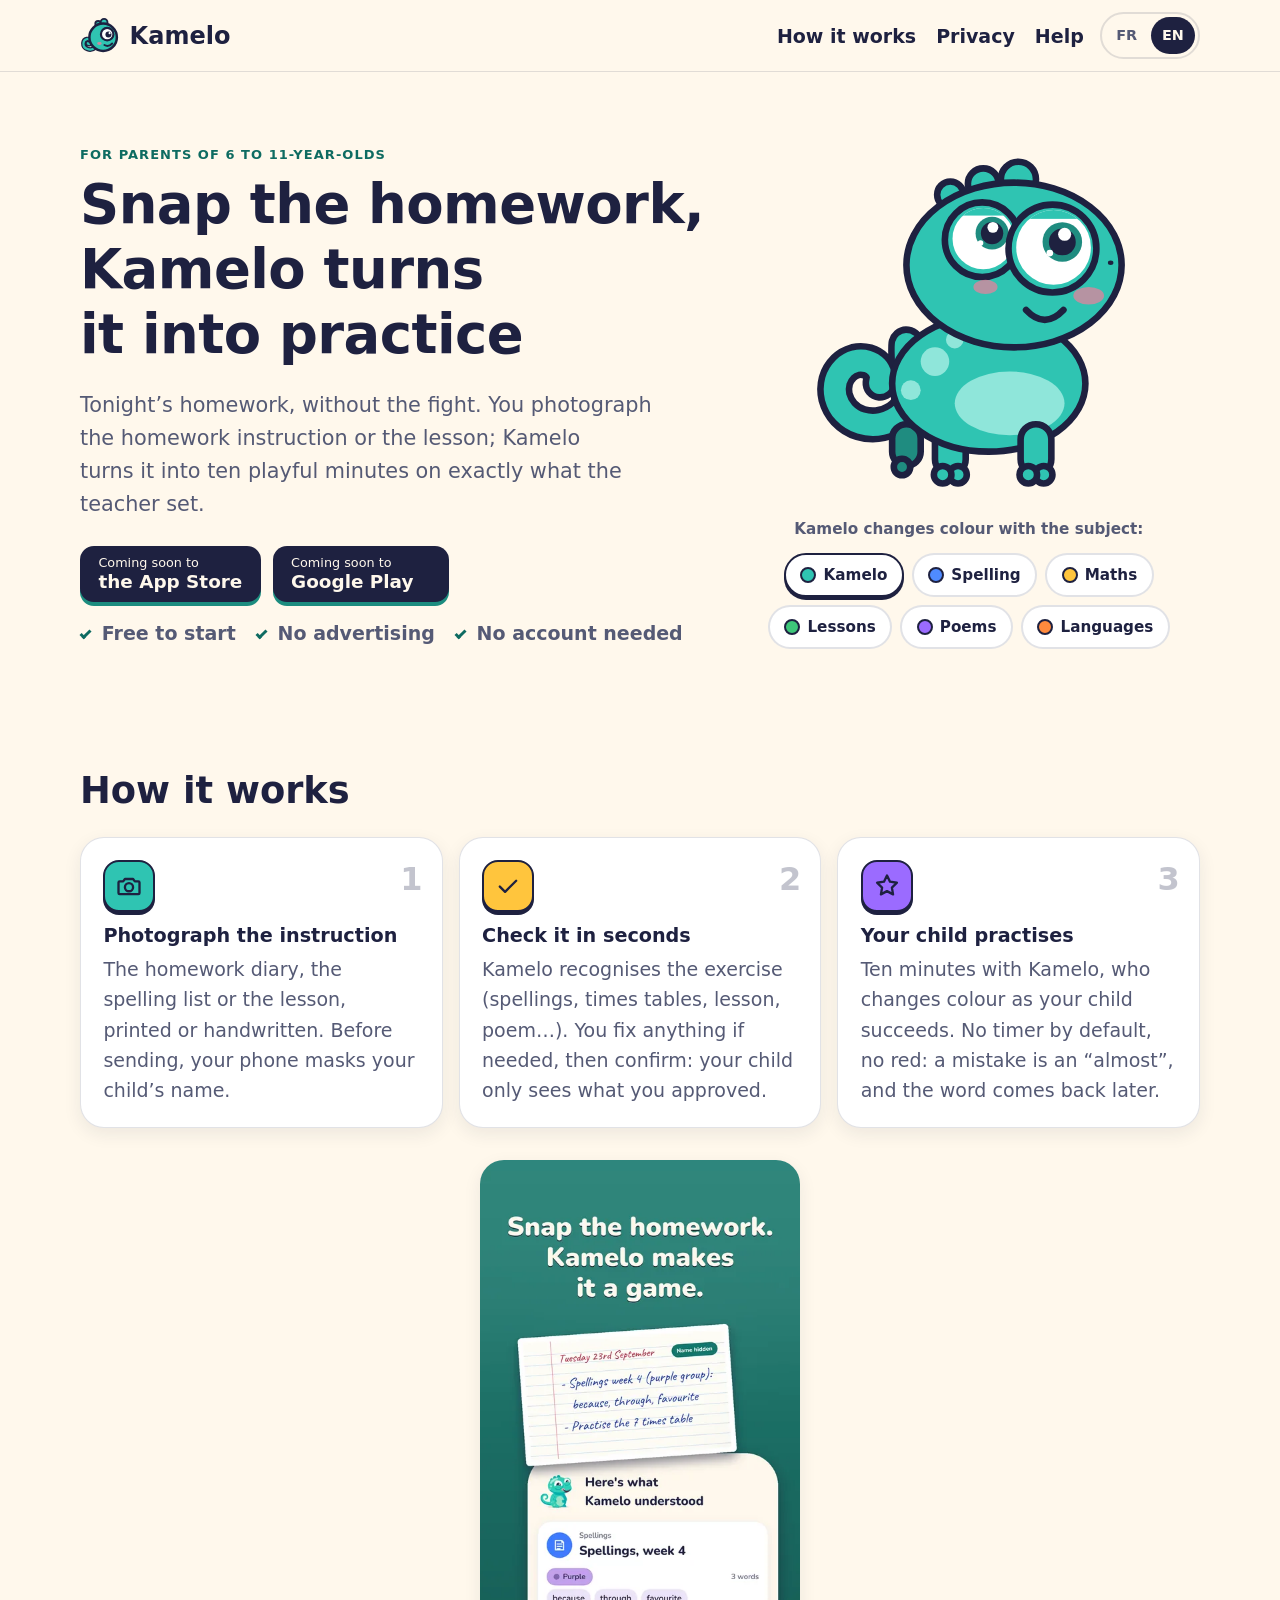
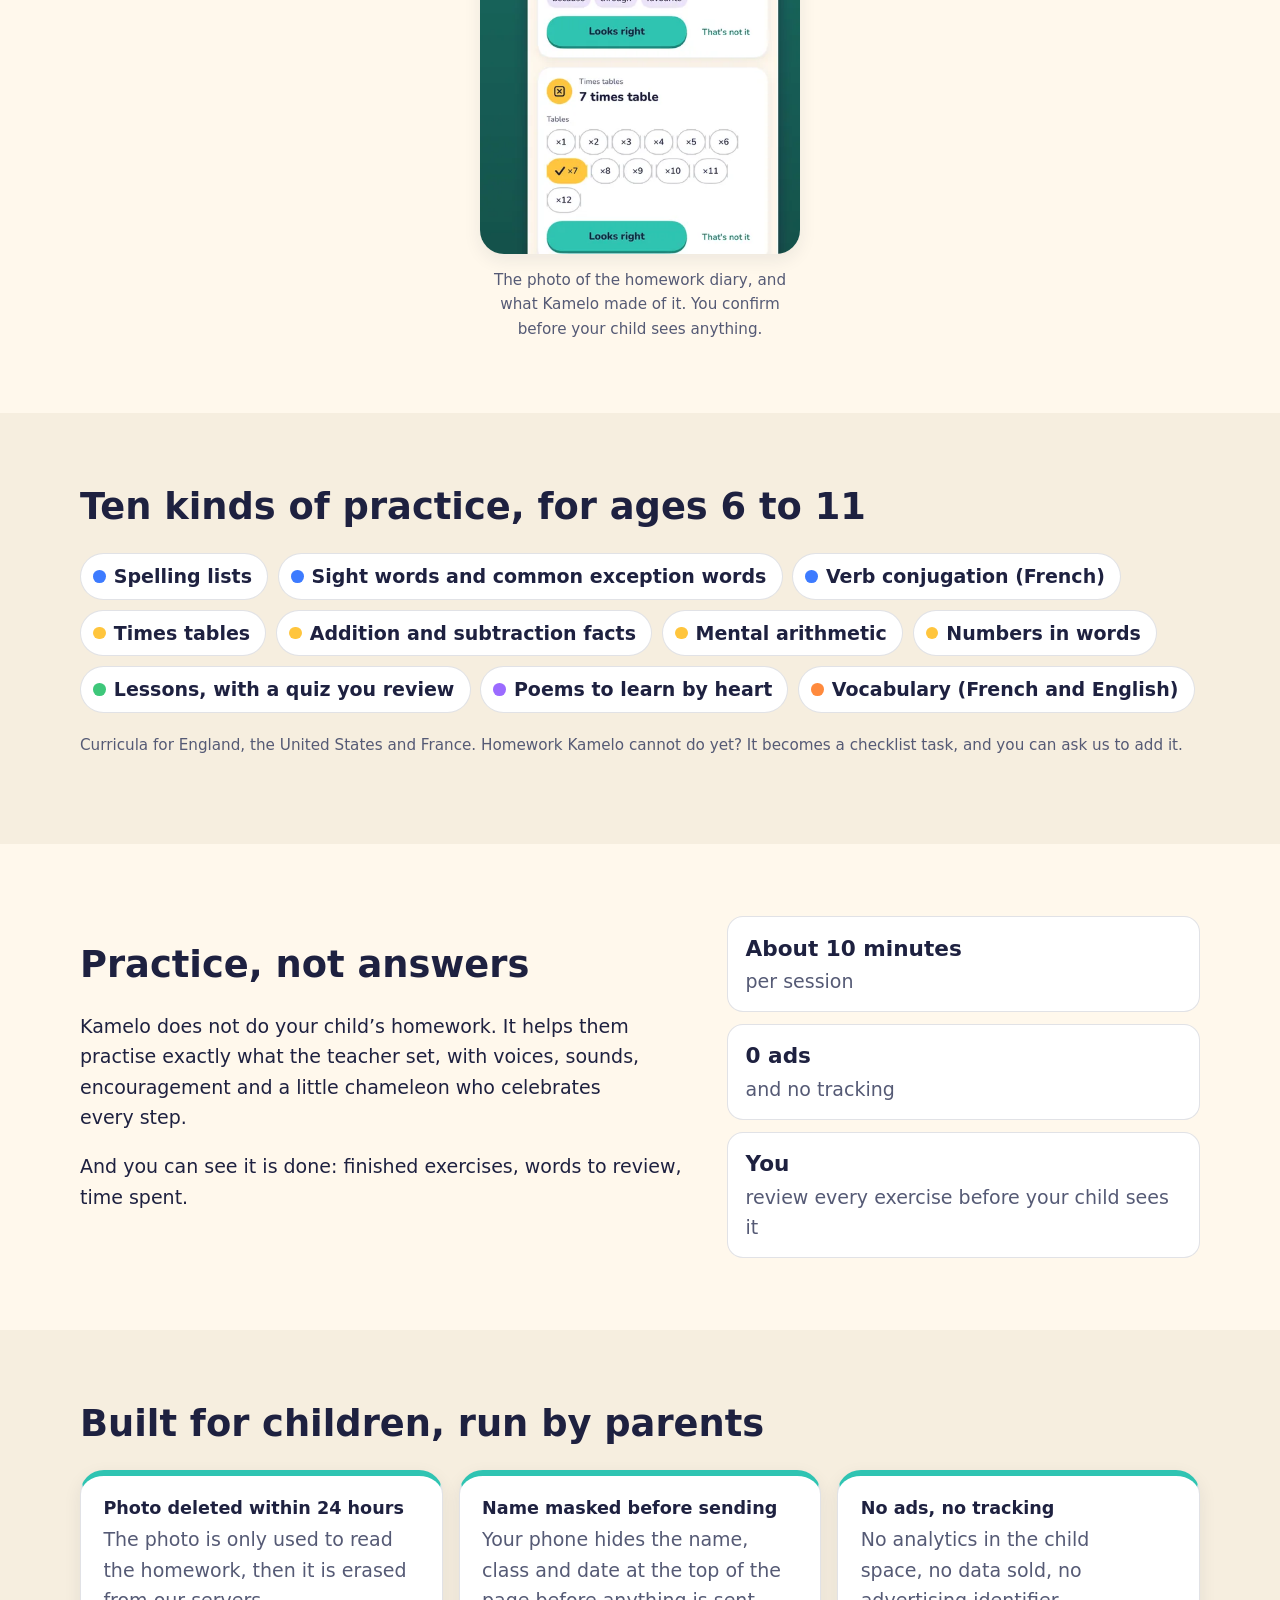
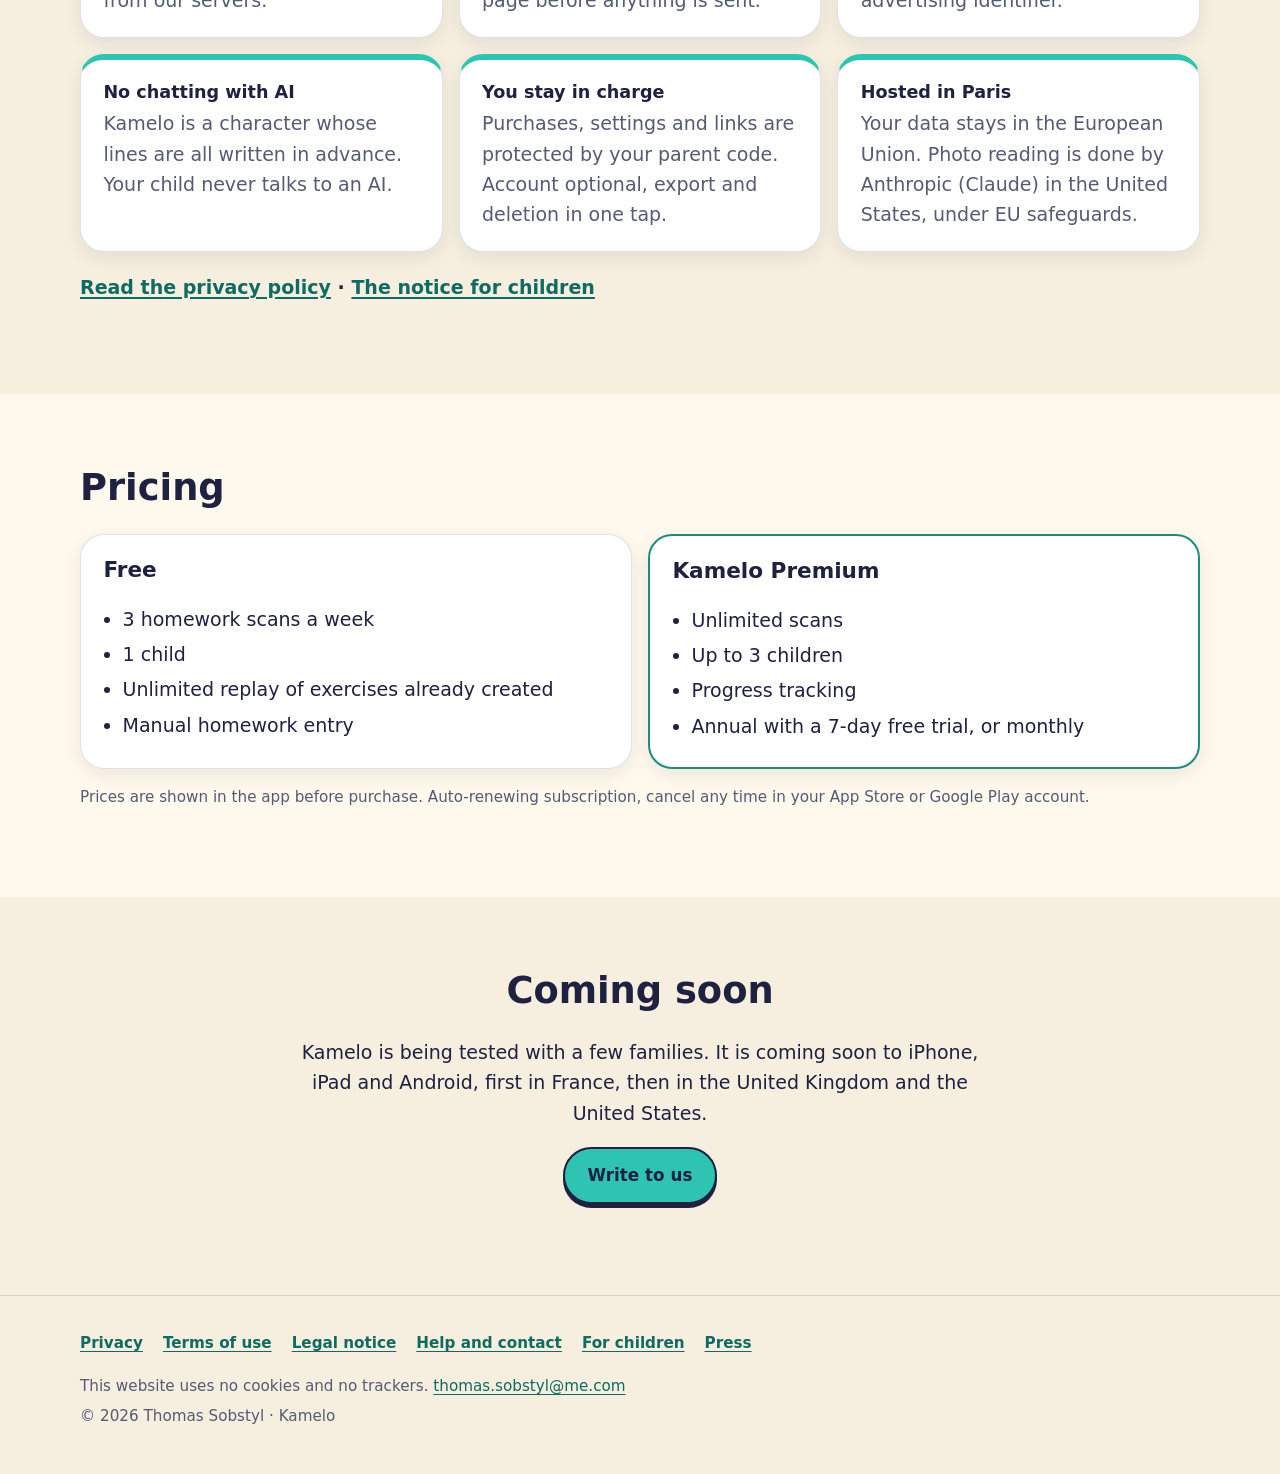
==== commit b2fa9f43: "Share card, touch icon, clearer title, the lead screenshot on the homepage - og:image (1200×630) + T" ====
--- a/index.html
+++ b/index.html
@@ -1,24 +1,32 @@
 <!doctype html>
-<html lang="fr" data-title-fr="Kamelo · Photographie les devoirs, Kamelo en fait des exercices" data-title-en="Kamelo · Snap the homework, Kamelo turns it into practice">
+<html lang="fr" data-title-fr="Kamelo · appli d’aide aux devoirs : dictée, tables, leçons" data-title-en="Kamelo · homework help app: spellings, times tables, poems">
 <head>
 <meta charset="utf-8">
 <meta name="viewport" content="width=device-width, initial-scale=1">
 <meta http-equiv="Content-Security-Policy" content="default-src 'none'; img-src 'self'; style-src 'self'; script-src 'sha256-I9BgKOawifnJGNiBx4F5HJiavsiwz4P4nHcMTh/zUJw='; base-uri 'none'; form-action 'none'">
 <meta name="referrer" content="no-referrer">
-<title>Kamelo · Photographie les devoirs, Kamelo en fait des exercices</title>
-<meta name="description" content="Kamelo transforme les devoirs du soir des enfants de 6 à 11 ans en dix minutes de jeu, sur exactement ce que l’enseignant a demandé. Sans publicité. Kamelo turns tonight’s homework into ten playful minutes.">
+<title>Kamelo · appli d’aide aux devoirs : dictée, tables, leçons</title>
+<meta name="description" content="Photographiez le cahier de textes : Kamelo transforme la dictée, les tables ou la leçon du soir en dix minutes de jeu, du CP au CM2. Sans publicité, sans traceur.">
+<script type="application/ld+json">{"@context": "https://schema.org", "@type": "MobileApplication", "name": "Kamelo", "operatingSystem": "iOS, Android", "applicationCategory": "EducationalApplication", "inLanguage": ["fr", "en"], "url": "https://fox1304.github.io/kamelo-site/", "image": "https://fox1304.github.io/kamelo-site/og-kamelo.png", "description": "Photographiez le cahier de textes : Kamelo transforme la dictée, les tables ou la leçon du soir en dix minutes de jeu, du CP au CM2. Sans publicité, sans traceur.", "offers": {"@type": "Offer", "price": "0", "priceCurrency": "EUR"}, "author": {"@type": "Person", "name": "Thomas Sobstyl"}}</script>
 <link rel="canonical" href="https://fox1304.github.io/kamelo-site/">
 <meta property="og:url" content="https://fox1304.github.io/kamelo-site/">
 <meta property="og:type" content="website">
 <meta property="og:site_name" content="Kamelo">
-<meta property="og:title" content="Kamelo · Photographie les devoirs, Kamelo en fait des exercices">
-<meta property="og:description" content="Kamelo transforme les devoirs du soir des enfants de 6 à 11 ans en dix minutes de jeu, sur exactement ce que l’enseignant a demandé. Sans publicité. Kamelo turns tonight’s homework into ten playful minutes.">
+<meta property="og:title" content="Kamelo · appli d’aide aux devoirs : dictée, tables, leçons">
+<meta property="og:description" content="Photographiez le cahier de textes : Kamelo transforme la dictée, les tables ou la leçon du soir en dix minutes de jeu, du CP au CM2. Sans publicité, sans traceur.">
 <meta property="og:locale" content="fr_FR">
 <meta property="og:locale:alternate" content="en_GB">
+<meta property="og:locale:alternate" content="en_US">
+<meta property="og:image" content="https://fox1304.github.io/kamelo-site/og-kamelo.png">
+<meta property="og:image:width" content="1200">
+<meta property="og:image:height" content="630">
+<meta property="og:image:alt" content="Kamelo, le caméléon : « Les devoirs du soir, sans dispute. »">
+<meta name="twitter:card" content="summary_large_image">
 <meta name="color-scheme" content="light dark">
 <meta name="theme-color" content="#FFF8EC" media="(prefers-color-scheme: light)">
 <meta name="theme-color" content="#14161F" media="(prefers-color-scheme: dark)">
 <link rel="icon" href="favicon.svg" type="image/svg+xml">
+<link rel="apple-touch-icon" href="apple-touch-icon.png">
 <link rel="stylesheet" href="style.css">
 <script>(function () {
   var root = document.documentElement, loc = window.location;
@@ -98,7 +106,7 @@
     <div class="hero-copy">
       <div data-lang="fr">
         <p class="eyebrow">Pour les parents d’enfants de 6 à 11 ans</p>
-        <h1>Photographie les devoirs, Kamelo en fait des exercices</h1>
+        <h1>Photographiez les devoirs, Kamelo en fait des exercices</h1>
         <p class="lead">Les devoirs du soir, sans dispute. Vous photographiez la consigne du cahier de textes ou la leçon&#8239;; Kamelo la transforme en dix minutes de jeu, sur exactement ce que l’enseignant a demandé.</p>
         <div class="store-row">
           <a class="store" href="#fr-disponibilite"><span class="store-small">Bientôt sur</span> <span class="store-big">l’App Store</span></a>
@@ -207,6 +215,10 @@
           <p>Dix minutes avec Kamelo, qui change de couleur au fil des réussites. Pas de chrono par défaut, pas de rouge&#8239;: une erreur, c’est un «&nbsp;presque&nbsp;», et le mot revient plus tard.</p>
         </li>
       </ol>
+      <figure class="shot">
+        <img src="shot-scan-fr.webp" width="480" height="1040" loading="lazy" decoding="async" alt="Une page de cahier de textes photographiée, prénom masqué, et les exercices que Kamelo en a tirés : la dictée 2 (la girafe, le musicien, un film) et la table de 7, à confirmer.">
+        <figcaption>La photo du cahier de textes, et ce que Kamelo en a fait. Vous confirmez avant que votre enfant ne voie quoi que ce soit.</figcaption>
+      </figure>
     </div>
   </section>
 
@@ -316,6 +328,10 @@
           <p>Ten minutes with Kamelo, who changes colour as your child succeeds. No timer by default, no red: a mistake is an “almost”, and the word comes back later.</p>
         </li>
       </ol>
+      <figure class="shot">
+        <img src="shot-scan-en.webp" width="480" height="1040" loading="lazy" decoding="async" alt="A photographed homework diary page, name masked, and the exercises Kamelo made from it: this week's spellings (because, through, favourite) and the 7 times table, ready to confirm.">
+        <figcaption>The photo of the homework diary, and what Kamelo made of it. You confirm before your child sees anything.</figcaption>
+      </figure>
     </div>
   </section>
 
--- a/style.css
+++ b/style.css
@@ -458,6 +458,25 @@
   .steps { grid-template-columns: repeat(3, 1fr); }
 }
 
+/* The lead store frame: the photo becoming exercises, the one thing the page could not show in words. */
+.shot {
+  margin: 2rem auto 0;
+  max-width: 20rem;
+  text-align: center;
+}
+.shot img {
+  display: block;
+  width: 100%;
+  height: auto;
+  border-radius: var(--radius-lg);
+  box-shadow: var(--shadow);
+}
+.shot figcaption {
+  margin-top: 0.9rem;
+  color: var(--ink-2);
+  font-size: 0.95rem;
+}
+
 .step { position: relative; counter-increment: step; }
 
 .step::after {
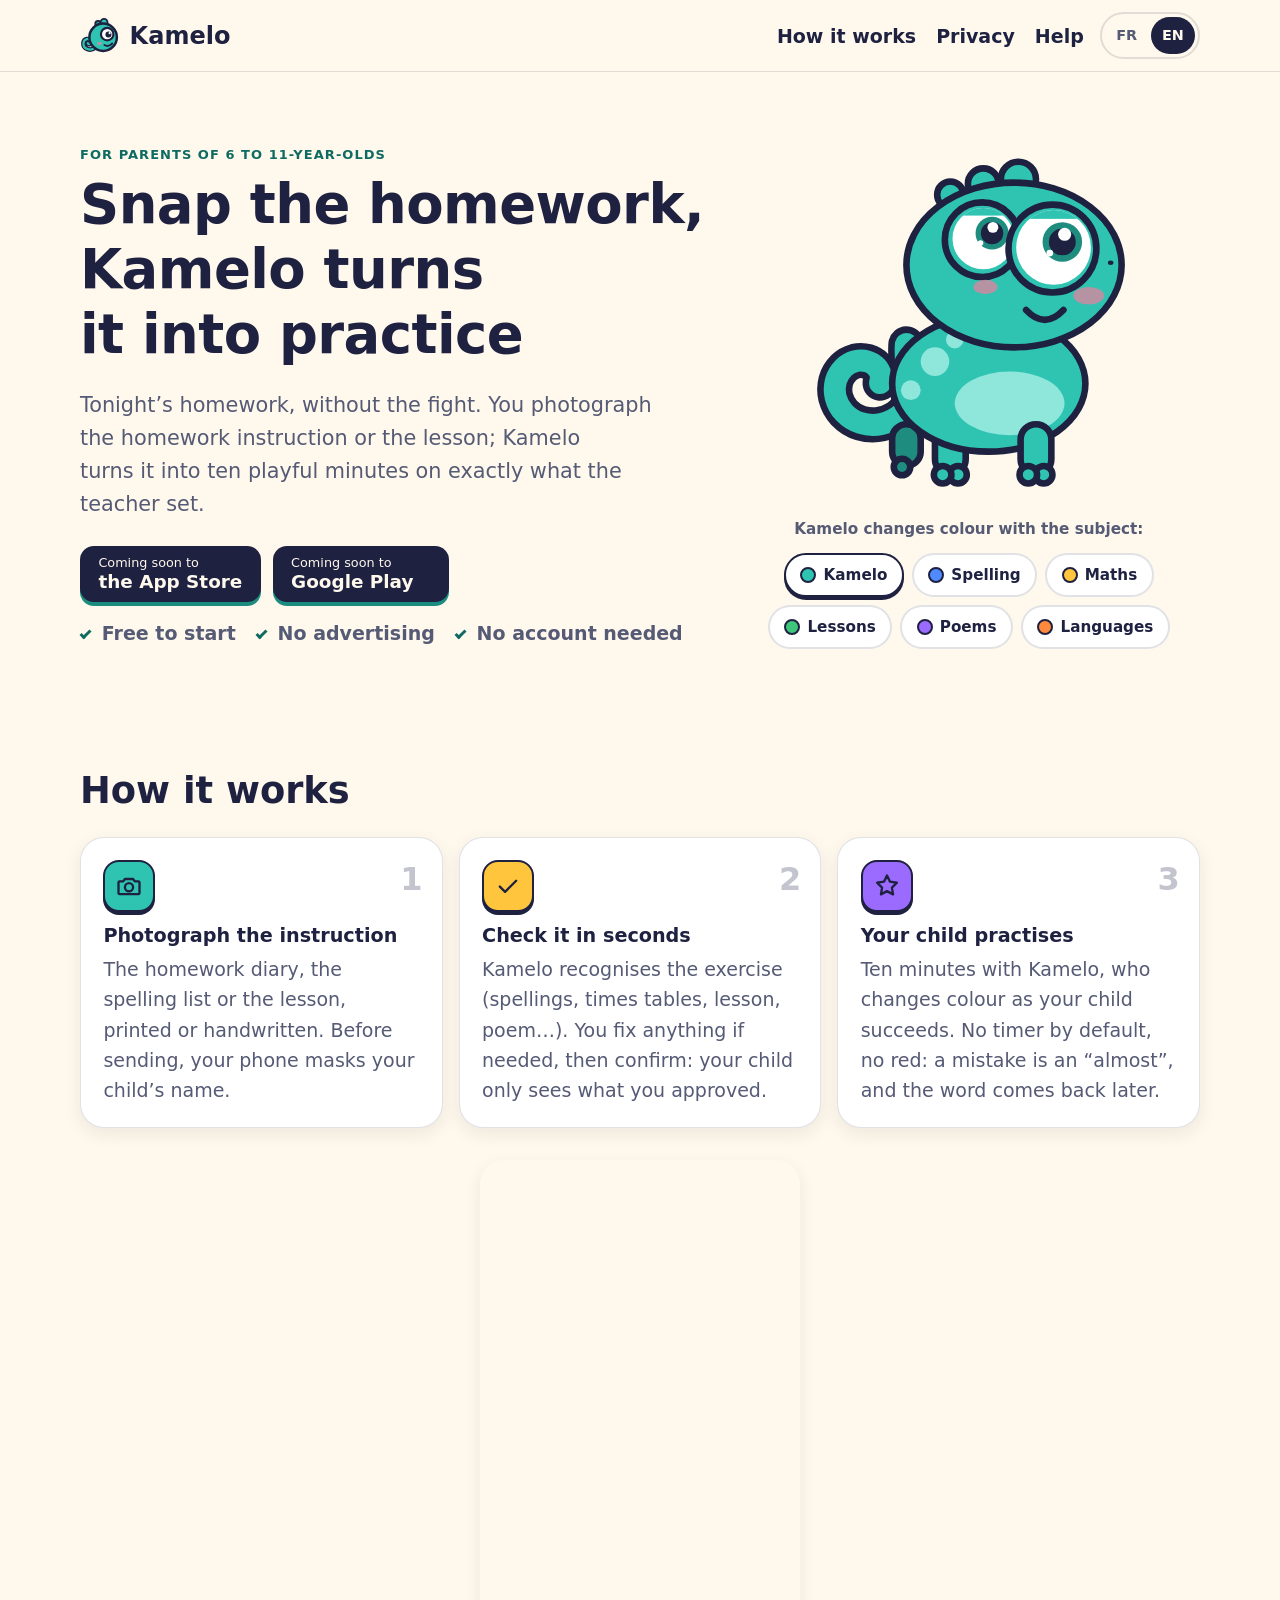
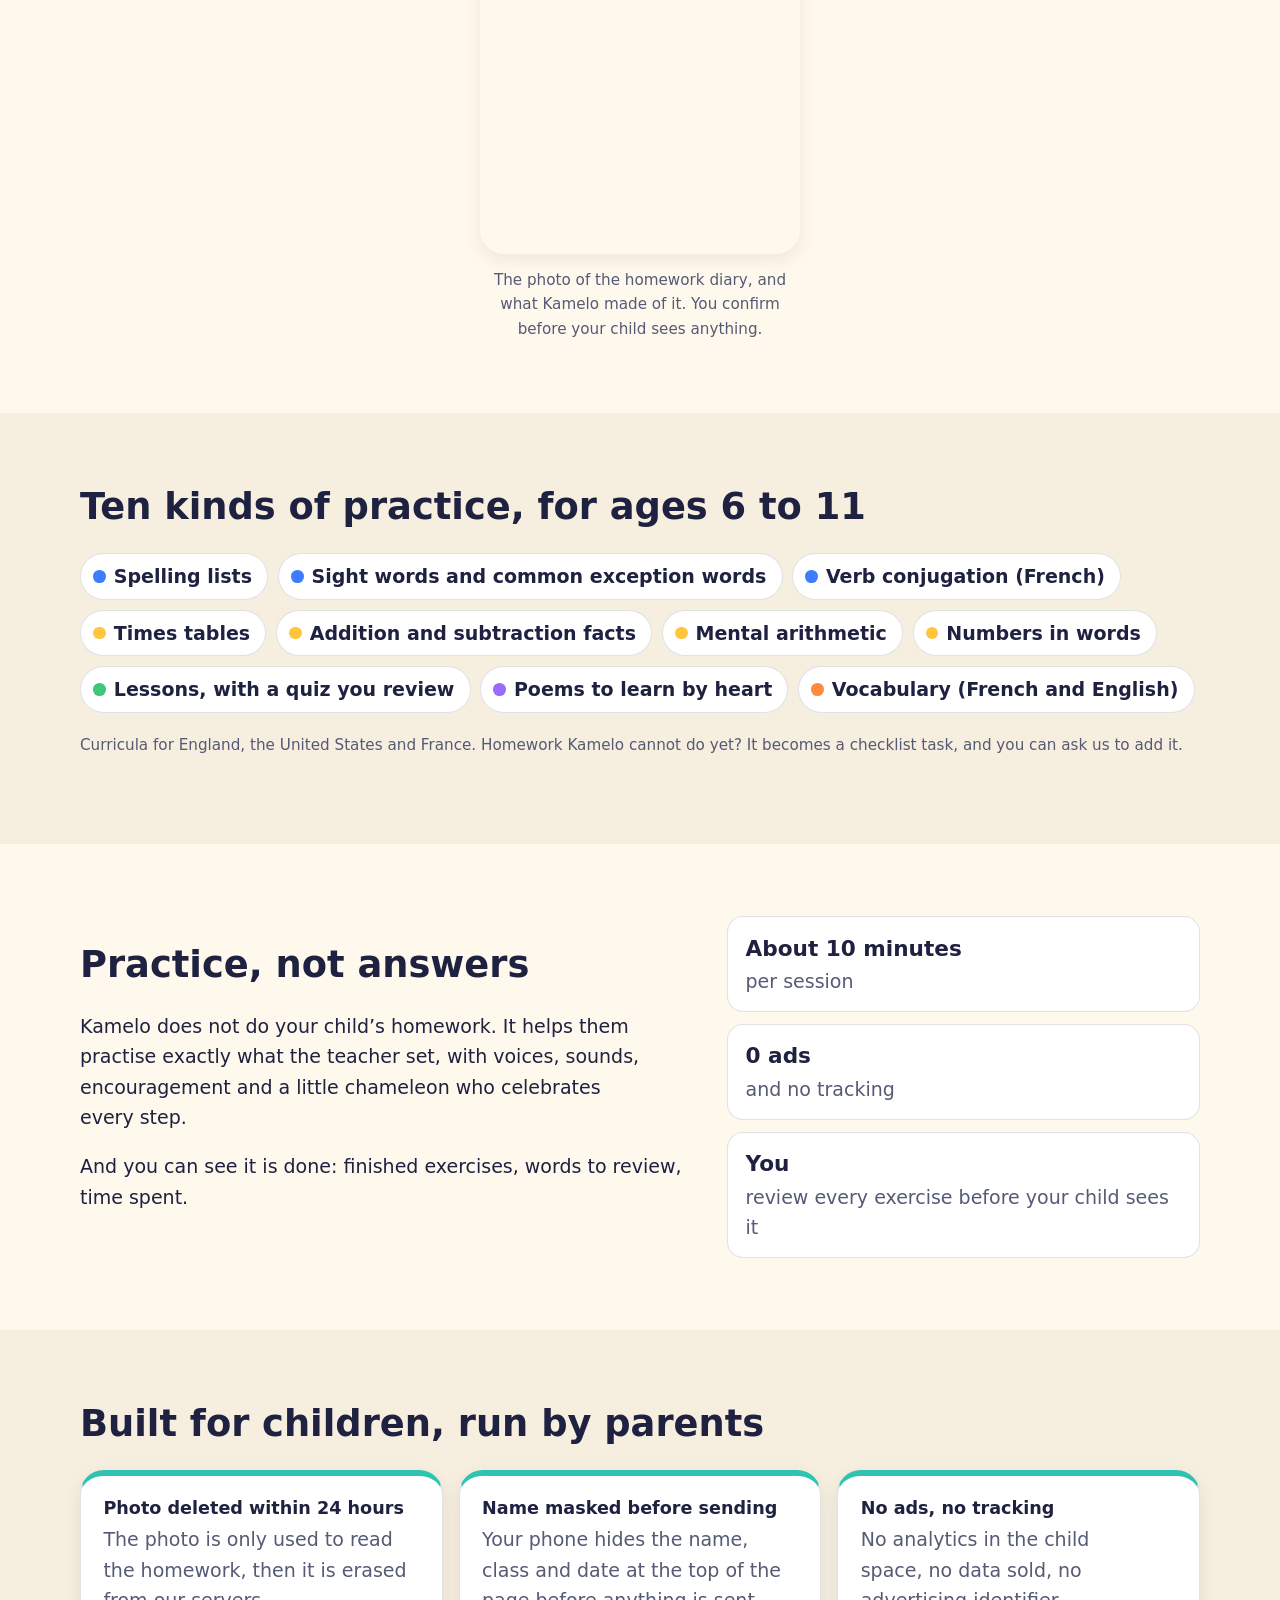
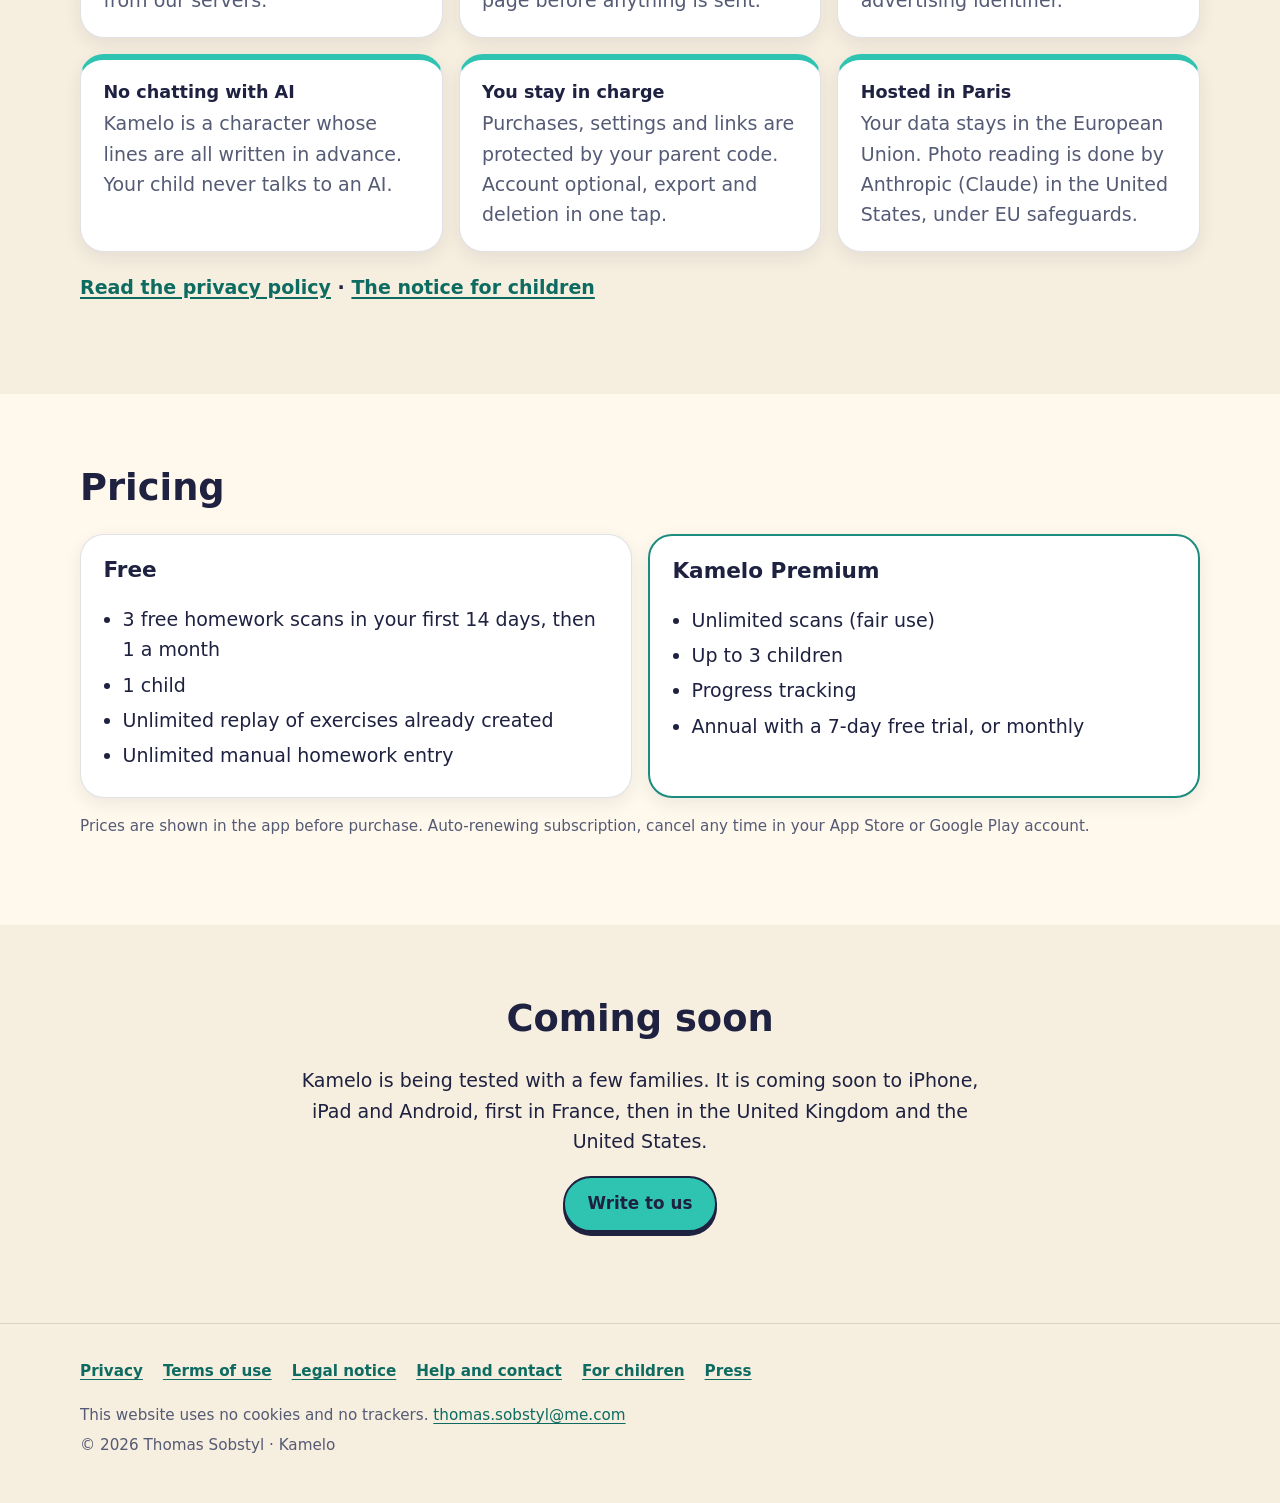
==== commit aa5ad1a0: "Free tier: 3 scans in the first 14 days, then 1 a month; Premium fair use; terms and privacy v1.1 Co" ====
--- a/index.html
+++ b/index.html
@@ -278,16 +278,16 @@
         <div class="card plan">
           <h3>Gratuit</h3>
           <ul>
-            <li>3 scans de devoirs par semaine</li>
+            <li>3 scans de devoirs offerts les 14 premiers jours, puis 1 par mois</li>
             <li>1 enfant</li>
             <li>Exercices déjà créés illimités</li>
-            <li>Saisie manuelle des devoirs</li>
+            <li>Saisie manuelle des devoirs, illimitée</li>
           </ul>
         </div>
         <div class="card plan plan-premium">
           <h3>Kamelo Premium</h3>
           <ul>
-            <li>Scans illimités</li>
+            <li>Scans illimités (usage raisonnable)</li>
             <li>Jusqu’à 3 enfants</li>
             <li>Suivi des progrès</li>
             <li>Annuel avec 7 jours d’essai gratuit, ou mensuel</li>
@@ -391,16 +391,16 @@
         <div class="card plan">
           <h3>Free</h3>
           <ul>
-            <li>3 homework scans a week</li>
+            <li>3 free homework scans in your first 14 days, then 1 a month</li>
             <li>1 child</li>
             <li>Unlimited replay of exercises already created</li>
-            <li>Manual homework entry</li>
+            <li>Unlimited manual homework entry</li>
           </ul>
         </div>
         <div class="card plan plan-premium">
           <h3>Kamelo Premium</h3>
           <ul>
-            <li>Unlimited scans</li>
+            <li>Unlimited scans (fair use)</li>
             <li>Up to 3 children</li>
             <li>Progress tracking</li>
             <li>Annual with a 7-day free trial, or monthly</li>
